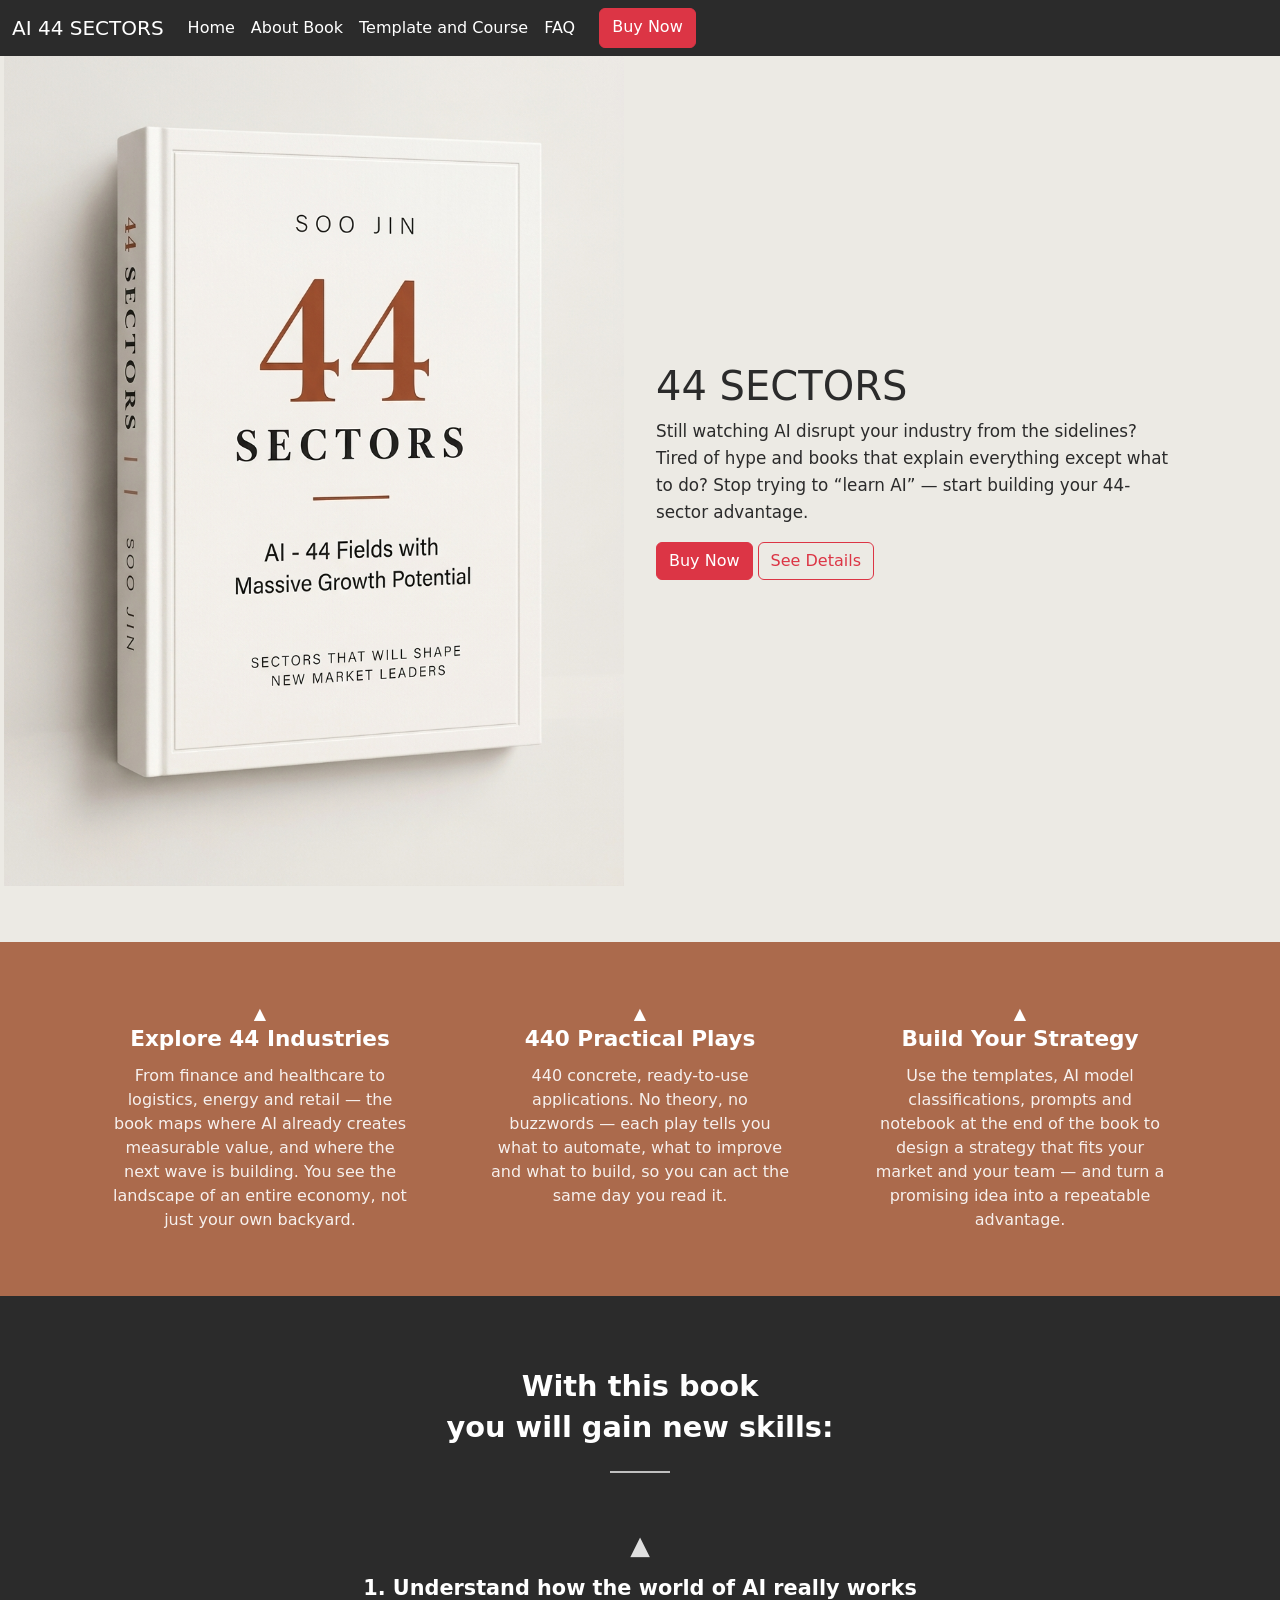
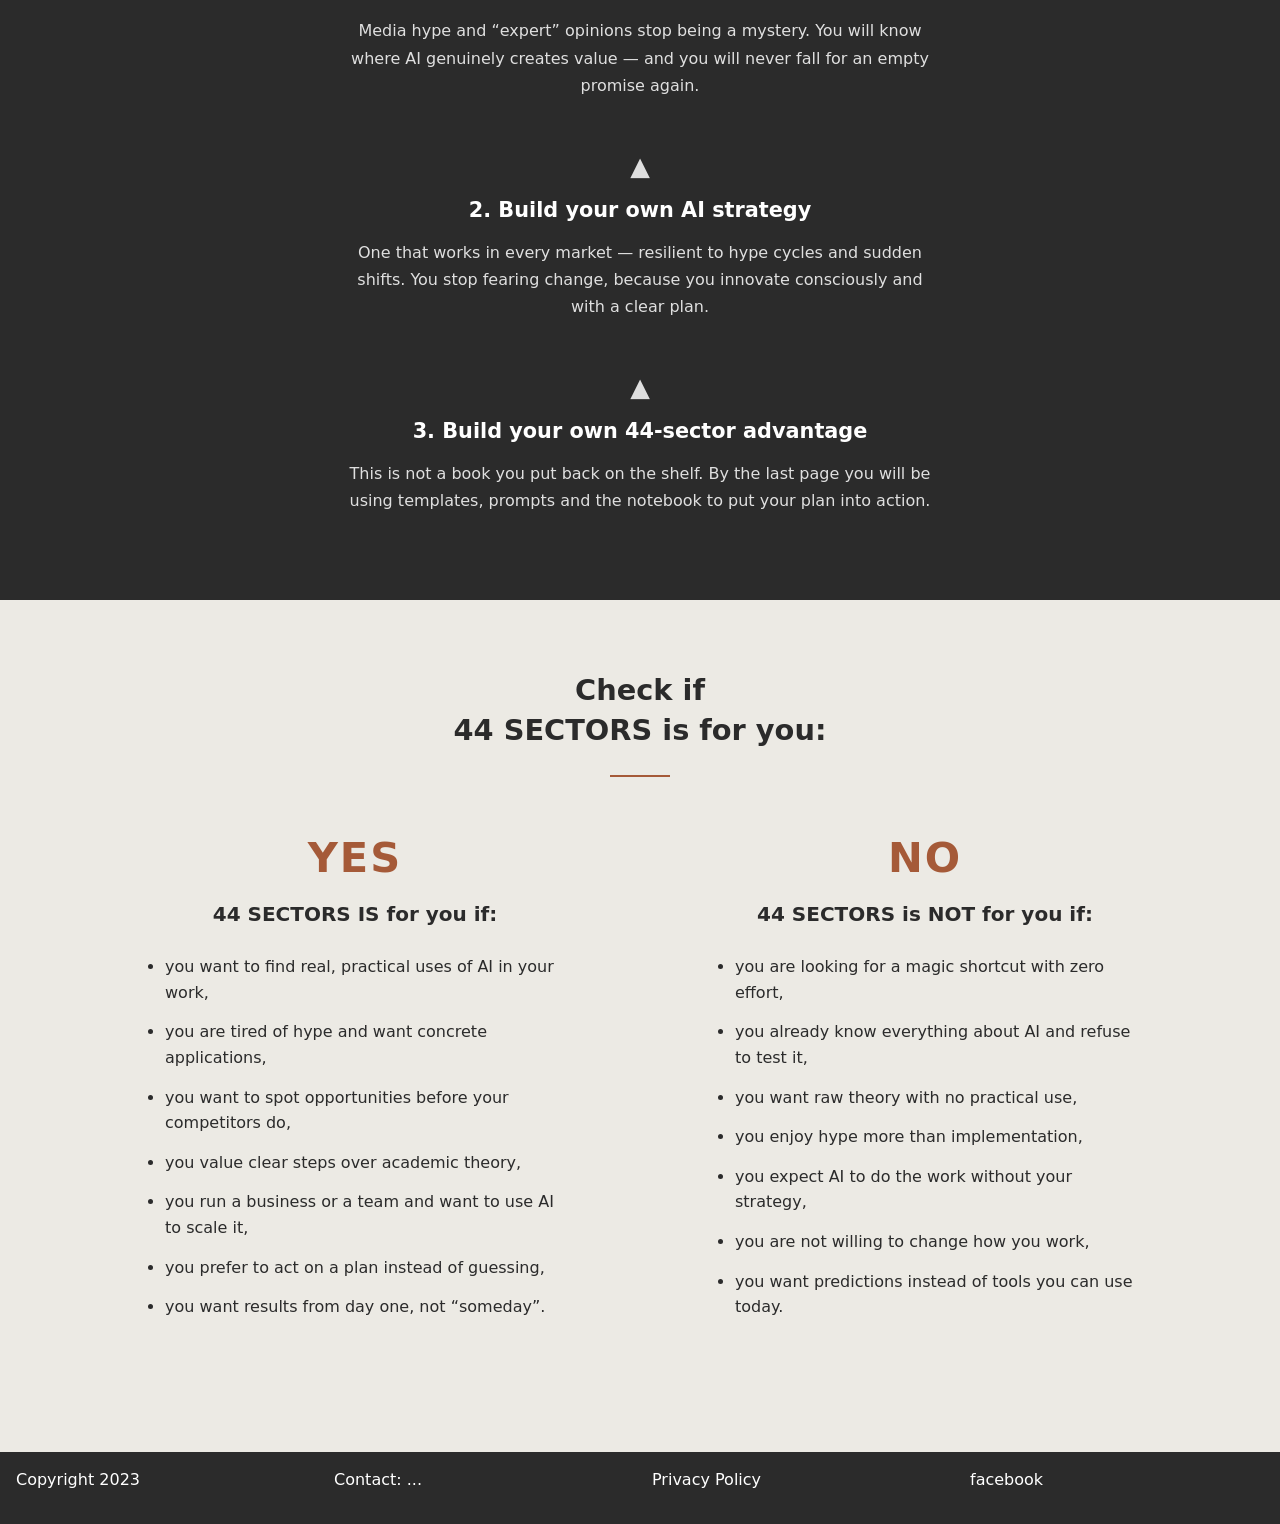
==== index.html @ d0ab2998 "feat: initial 44 SECTORS site - hero, navbar, sections and subpages" ====
<!doctype html>
<html lang="en">
  <head>
    <meta charset="utf-8" />
    <meta name="viewport" content="width=device-width, initial-scale=1" />
    <title>44 Sectors</title>
    <link rel="stylesheet" href="assets/css/style.css">
    <link href="https://cdn.jsdelivr.net/npm/bootstrap@5.3.9/dist/css/bootstrap.min.css" rel="stylesheet">
    <link rel="stylesheet" href="assets/css/style.css">
  </head>
  <body>
    <header>
      <!-- this is the header of nav bootstrap-->
      <nav class="navbar navbar-expand-lg fixed-top navbar">
        <div class="container-fluid">
          <a class="navbar-brand" href="#">AI 44 SECTORS</a>
          <button
            class="navbar-toggler"
            type="button"
            data-bs-toggle="collapse"
            data-bs-target="#navbarNavAltMarkup"
            aria-controls="navbarNavAltMarkup"
            aria-expanded="false"
            aria-label="Toggle navigation"
          >
            <span class="navbar-toggler-icon"></span>
          </button>
          <div class="collapse navbar-collapse justify-content-between" id="navbarNavAltMarkup">
            <div class="navbar-nav">
              <a class="nav-link active" aria-current="page" href="#">Home</a>
              <a class="nav-link" href="#">About Book</a>
              <a class="nav-link" href="#">Template and Course</a>
              <a class="nav-link" href="#faq">FAQ</a>
              <a class="btn btn-danger ms-lg-3" href="#buy">Buy Now</a>
            </div>
            
          </div>
        </div>
      </nav>
    </header>
    <main class="container-fluid hero"> 
       <div class="row align-items-center"> 
        <div class="col-12 col-md-6 text-center p-3">
           <img src="assets/images/book.jpg" alt="44 Sectors – Soo Jin" class="img-fluid" />
        </div>
        <div class="col-12 col-md-6 p-3 box2">
           <h1>44 SECTORS</h1>
             <p class="hero-lead">
               Still watching AI disrupt your industry from the sidelines? Tired of hype
              and books that explain everything except what to do? Stop trying to
              &ldquo;learn AI&rdquo; — start building your 44-sector advantage.
             </p>
              <a href="#" class="btn btn-danger">Buy Now</a>
              <a href="#" class="btn btn-outline-danger">See Details</a>
           </div>
        </div>
    </main>
 
<section class="features">
  <div class="container">
    <div class="row text-center">
      <div class="col-12 col-md-4 mb-4">
        <div class="feature-mark">▲</div>
        <h3>Explore 44 Industries</h3>
        <p>From finance and healthcare to logistics, energy and retail — the book maps
        where AI already creates measurable value, and where the next wave is building.
        You see the landscape of an entire economy, not just your own backyard.</p>
      </div>
      <div class="col-12 col-md-4 mb-4">
        <div class="feature-mark">▲</div>
        <h3>440 Practical Plays</h3>
        <p>440 concrete, ready-to-use applications. No theory, no buzzwords — each play
        tells you what to automate, what to improve and what to build, so you can act
        the same day you read it.</p>
      </div>
      <div class="col-12 col-md-4 mb-4">
        <div class="feature-mark">▲</div>
        <h3>Build Your Strategy</h3>
        <p>Use the templates, AI model classifications, prompts and notebook at the end
        of the book to design a strategy that fits your market and your team — and turn
        a promising idea into a repeatable advantage.</p>
      </div>
    </div>
  </div>
</section>
<section class="benefits">
  <div class="container">
    <h2 class="benefits-title">With this book<br>you will gain new skills:</h2>
    <div class="benefits-line"></div>
    <div class="benefit">
      <div class="benefit-icon">▲</div>
      <h3>1. Understand how the world of AI really works</h3>
      <p>Media hype and &ldquo;expert&rdquo; opinions stop being a mystery. You will
      know where AI genuinely creates value — and you will never fall for an empty
      promise again.</p>
    </div>
    <div class="benefit">
      <div class="benefit-icon">▲</div>
      <h3>2. Build your own AI strategy</h3>
      <p>One that works in every market — resilient to hype cycles and sudden shifts.
      You stop fearing change, because you innovate consciously and with a clear plan.</p>
    </div>
    <div class="benefit">
      <div class="benefit-icon">▲</div>
      <h3>3. Build your own 44-sector advantage</h3>
      <p>This is not a book you put back on the shelf. By the last page you will be
      using templates, prompts and the notebook to put your plan into action.</p>
    </div>
</section>

<section class="fit">
  <div class="container">
    <h2 class="fit-title">Check if<br>44 SECTORS is for you:</h2>
    <div class="fit-line"></div>
    <div class="row">
      <div class="col-12 col-md-6 mb-5">
        <div class="fit-icon">YES</div>
        <h3>44 SECTORS IS for you if:</h3>
        <ul>
          <li>you want to find real, practical uses of AI in your work,</li>
          <li>you are tired of hype and want concrete applications,</li>
          <li>you want to spot opportunities before your competitors do,</li>
          <li>you value clear steps over academic theory,</li>
          <li>you run a business or a team and want to use AI to scale it,</li>
          <li>you prefer to act on a plan instead of guessing,</li>
          <li>you want results from day one, not &ldquo;someday&rdquo;.</li>
        </ul>
      </div>
      <div class="col-12 col-md-6 mb-5">
        <div class="fit-icon">NO</div>
        <h3>44 SECTORS is NOT for you if:</h3>
        <ul>
          <li>you are looking for a magic shortcut with zero effort,</li>
          <li>you already know everything about AI and refuse to test it,</li>
          <li>you want raw theory with no practical use,</li>
          <li>you enjoy hype more than implementation,</li>
          <li>you expect AI to do the work without your strategy,</li>
          <li>you are not willing to change how you work,</li>
          <li>you want predictions instead of tools you can use today.</li>
        </ul>
      </div>
    </div>
  </div>
</section>
      
<footer class="footer">
  <div class="container-fluid p-3">
    <div class="row">
      <div class="col-12 col-md-3"><p>Copyright 2023</p></div>
      <div class="col-12 col-md-3"><p>Contact: ...</p></div>
      <div class="col-12 col-md-3"><p>Privacy Policy</p></div>
      <div class="col-12 col-md-3"><p>facebook</p></div>
    </div>
  </div>
</footer>
    <script
      src="https://cdn.jsdelivr.net/npm/bootstrap@5.3.9/dist/js/bootstrap.bundle.min.js"
      integrity="sha384-WyOxWvTyr1QaMPfiPJSv76iReVthorl5uWlFtZPyK0IEB0hGzo9y5Bp9mYanr8Bu"
      crossorigin="anonymous"
    ></script>
  </body>
</html>
---- assets/css/style.css ----
html,
body {
  background: #ECEAE4;
}

body {
  min-height: 100vh;
  display: flex;
  flex-direction: column;
}

/* Navbar */
.navbar {
  --bs-navbar-color: #fff;
  --bs-navbar-brand-color: #fff;
  --bs-navbar-hover-color: #A55A38;
  --bs-navbar-disabled-color: #8a8a8a;
  --bs-navbar-active-color: #fff;  
  background: #2B2B2B;
}

.navbar-collapse {
  display: flex;
  
}

/* Main */
main {
  flex: 1;
}

.hero {
  background: #ECEAE4;
  padding: 40px 0;
}

.hero-text h1 {
  font-size: 2.6rem;
  font-weight: 700;
  margin-bottom: 1rem;
  color: #2B2B2B;
}

.hero-lead {
  font-size: 1.05rem;
  line-height: 1.6;
  color: #2B2B2B;
  max-width: 520px;
}

.hero-img {
  max-width: 360px;
}

.box2 {
  background: #ECEAE4;
  color: #2B2B2B;
}

/* section */
.features {
  background: #ab6a4c;
  color: #fff;
  padding: 60px 0 40px;
}

.feature-icon {
  font-size: 2.5rem;
  line-height: 1;
  margin-bottom: 16px;
}

.features h3 {
  font-size: 1.35rem;
  font-weight: 600;
  margin-bottom: 12px;
}

.features p {
  max-width: 300px;
  margin: 0 auto;
  opacity: 0.9;
}

/* seckia 2*/
.benefits {
  background: #2B2B2B;
  color: #fff;
  padding: 70px 0;
}

.benefits-title {
  text-align: center;
  font-size: 1.8rem;
  font-weight: 600;
  line-height: 1.4;
  margin-bottom: 24px;
}

.benefits-line {
  width: 60px;
  height: 2px;
  background: #fff;
  opacity: 0.7;
  margin: 0 auto 60px;
}

.benefit {
  max-width: 600px;
  margin: 0 auto 55px;
  text-align: center;
}

.benefit:last-child {
  margin-bottom: 0;
}

.benefit-icon {
  font-size: 1.6rem;
  line-height: 1;
  margin-bottom: 18px;
  color: #fff;
  opacity: 0.85;
}

.benefit h3 {
  font-size: 1.3rem;
  font-weight: 600;
  margin-bottom: 16px;
}

.benefit p {
  opacity: 0.85;
  line-height: 1.7;
}

/*sekcja 3 */
.fit {
  background: #ECEAE4;
  color: #2B2B2B;
  padding: 70px 0;
}

.fit-title {
  text-align: center;
  font-size: 1.8rem;
  font-weight: 600;
  line-height: 1.4;
  margin-bottom: 24px;
}

.fit-line {
  width: 60px;
  height: 2px;
  background: #A55A38;
  margin: 0 auto 60px;
}

.fit-icon {
  text-align: center;
  margin-bottom: 24px;
  color: #A55A38;
  font-size: 2.6rem;
  font-weight: 700;
  letter-spacing: 2px;
  line-height: 1;
}

.fit h3 {
  text-align: center;
  font-size: 1.25rem;
  font-weight: 600;
  margin-bottom: 28px;
}

.fit ul {
  max-width: 420px;
  margin: 0 auto;
  padding-left: 20px;
}

.fit li {
  margin-bottom: 14px;
  line-height: 1.6;
}

/* Footer */
.footer {
  background: #2B2B2B;
  color: #fff;
}
---- assets/css/style.css ----
html,
body {
  background: #ECEAE4;
}

body {
  min-height: 100vh;
  display: flex;
  flex-direction: column;
}

/* Navbar */
.navbar {
  --bs-navbar-color: #fff;
  --bs-navbar-brand-color: #fff;
  --bs-navbar-hover-color: #A55A38;
  --bs-navbar-disabled-color: #8a8a8a;
  --bs-navbar-active-color: #fff;  
  background: #2B2B2B;
}

.navbar-collapse {
  display: flex;
  
}

/* Main */
main {
  flex: 1;
}

.hero {
  background: #ECEAE4;
  padding: 40px 0;
}

.hero-text h1 {
  font-size: 2.6rem;
  font-weight: 700;
  margin-bottom: 1rem;
  color: #2B2B2B;
}

.hero-lead {
  font-size: 1.05rem;
  line-height: 1.6;
  color: #2B2B2B;
  max-width: 520px;
}

.hero-img {
  max-width: 360px;
}

.box2 {
  background: #ECEAE4;
  color: #2B2B2B;
}

/* section */
.features {
  background: #ab6a4c;
  color: #fff;
  padding: 60px 0 40px;
}

.feature-icon {
  font-size: 2.5rem;
  line-height: 1;
  margin-bottom: 16px;
}

.features h3 {
  font-size: 1.35rem;
  font-weight: 600;
  margin-bottom: 12px;
}

.features p {
  max-width: 300px;
  margin: 0 auto;
  opacity: 0.9;
}

/* seckia 2*/
.benefits {
  background: #2B2B2B;
  color: #fff;
  padding: 70px 0;
}

.benefits-title {
  text-align: center;
  font-size: 1.8rem;
  font-weight: 600;
  line-height: 1.4;
  margin-bottom: 24px;
}

.benefits-line {
  width: 60px;
  height: 2px;
  background: #fff;
  opacity: 0.7;
  margin: 0 auto 60px;
}

.benefit {
  max-width: 600px;
  margin: 0 auto 55px;
  text-align: center;
}

.benefit:last-child {
  margin-bottom: 0;
}

.benefit-icon {
  font-size: 1.6rem;
  line-height: 1;
  margin-bottom: 18px;
  color: #fff;
  opacity: 0.85;
}

.benefit h3 {
  font-size: 1.3rem;
  font-weight: 600;
  margin-bottom: 16px;
}

.benefit p {
  opacity: 0.85;
  line-height: 1.7;
}

/*sekcja 3 */
.fit {
  background: #ECEAE4;
  color: #2B2B2B;
  padding: 70px 0;
}

.fit-title {
  text-align: center;
  font-size: 1.8rem;
  font-weight: 600;
  line-height: 1.4;
  margin-bottom: 24px;
}

.fit-line {
  width: 60px;
  height: 2px;
  background: #A55A38;
  margin: 0 auto 60px;
}

.fit-icon {
  text-align: center;
  margin-bottom: 24px;
  color: #A55A38;
  font-size: 2.6rem;
  font-weight: 700;
  letter-spacing: 2px;
  line-height: 1;
}

.fit h3 {
  text-align: center;
  font-size: 1.25rem;
  font-weight: 600;
  margin-bottom: 28px;
}

.fit ul {
  max-width: 420px;
  margin: 0 auto;
  padding-left: 20px;
}

.fit li {
  margin-bottom: 14px;
  line-height: 1.6;
}

/* Footer */
.footer {
  background: #2B2B2B;
  color: #fff;
}
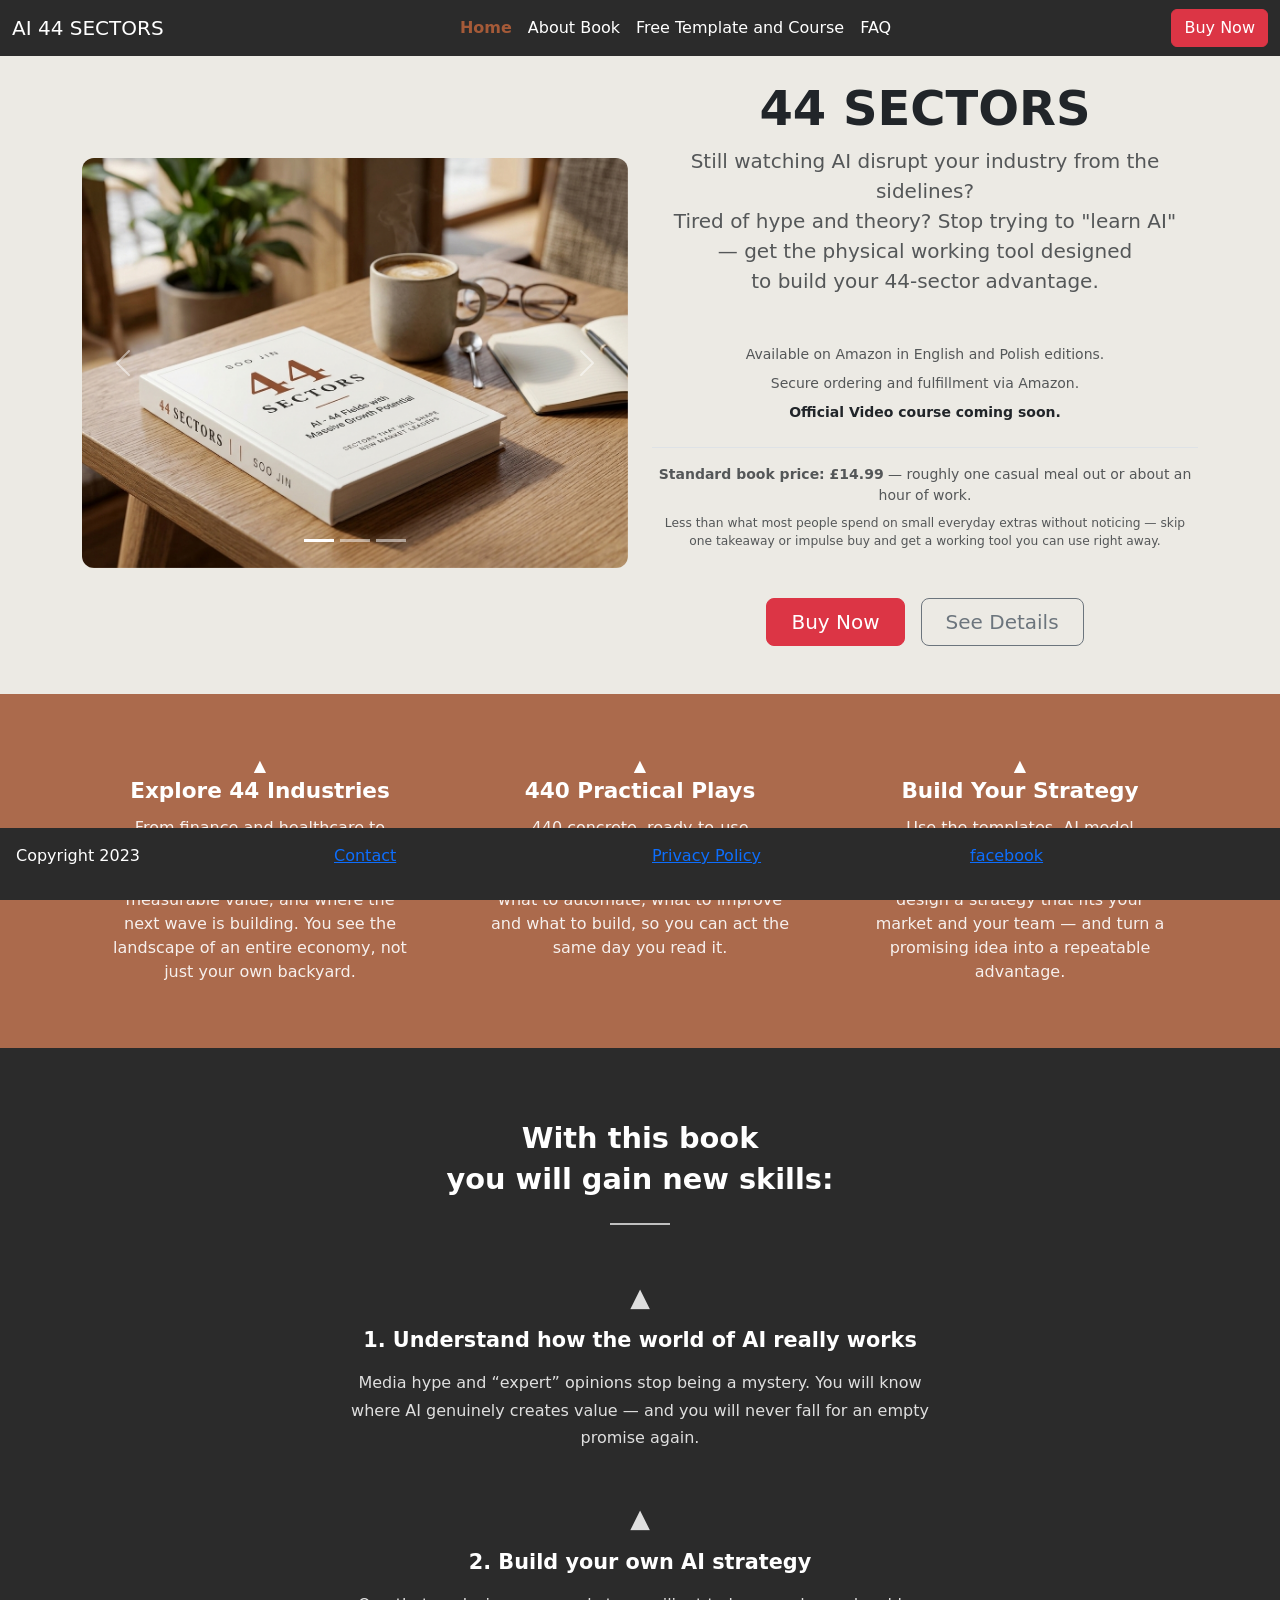
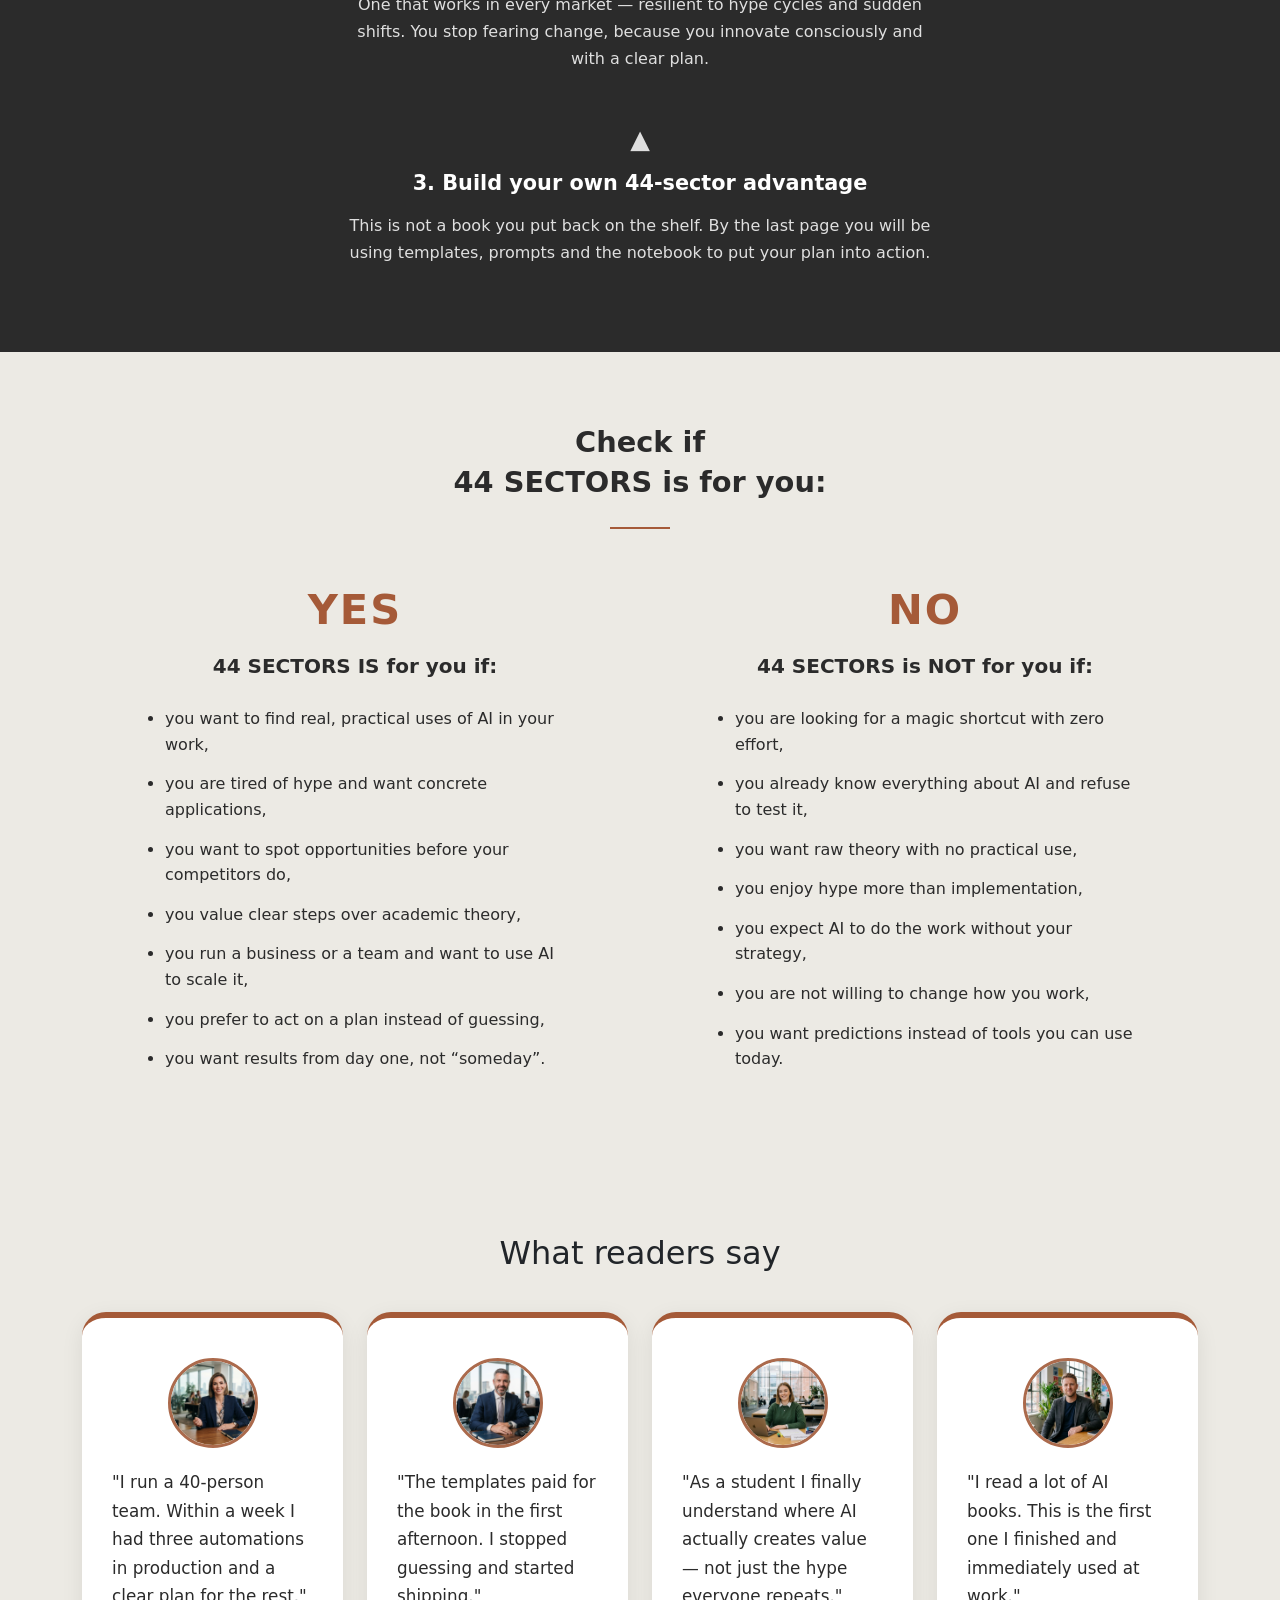
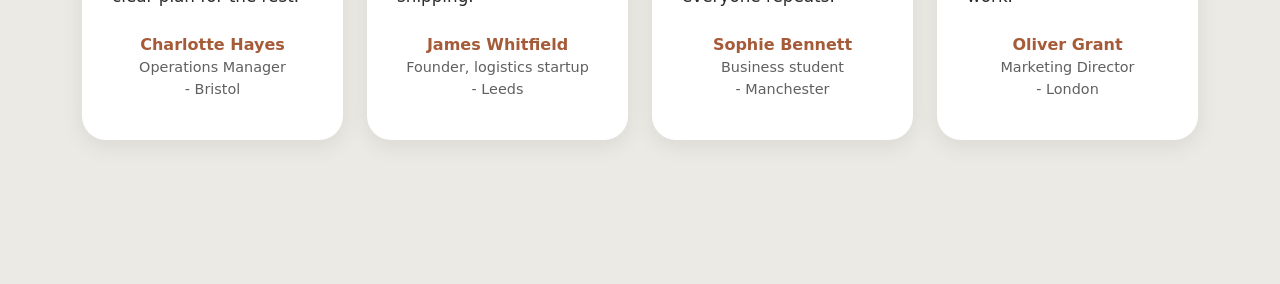
==== commit 949e3b6b: "add website with subpages" ====
--- a/index.html
+++ b/index.html
@@ -4,6 +4,7 @@
     <meta charset="utf-8" />
     <meta name="viewport" content="width=device-width, initial-scale=1" />
     <title>44 Sectors</title>
+    <link rel="icon" type="image/svg+xml" href="assets/favicon/f1.svg" />
     <link rel="stylesheet" href="assets/css/style.css">
     <link href="https://cdn.jsdelivr.net/npm/bootstrap@5.3.9/dist/css/bootstrap.min.css" rel="stylesheet">
     <link rel="stylesheet" href="assets/css/style.css">
@@ -25,35 +26,93 @@
           >
             <span class="navbar-toggler-icon"></span>
           </button>
-          <div class="collapse navbar-collapse justify-content-between" id="navbarNavAltMarkup">
-            <div class="navbar-nav">
-              <a class="nav-link active" aria-current="page" href="#">Home</a>
-              <a class="nav-link" href="#">About Book</a>
-              <a class="nav-link" href="#">Template and Course</a>
-              <a class="nav-link" href="#faq">FAQ</a>
-              <a class="btn btn-danger ms-lg-3" href="#buy">Buy Now</a>
-            </div>
-            
+          
+          
+
+          <div class="collapse navbar-collapse" id="navbarNavAltMarkup">
+
+           <div class="navbar-nav mx-auto">
+            <a class="nav-link active" href="index.html">Home</a>
+            <a class="nav-link" href="about-book.html">About Book</a>
+            <a class="nav-link" href="free-template.html">Free Template and Course</a>
+            <a class="nav-link" href="faq.html">FAQ</a>
+           </div>
+
+            <a class="btn btn-danger" href="buynow.html">Buy Now</a>
+
+           </div>
           </div>
-        </div>
       </nav>
     </header>
-    <main class="container-fluid hero"> 
-       <div class="row align-items-center"> 
-        <div class="col-12 col-md-6 text-center p-3">
-           <img src="assets/images/book.jpg" alt="44 Sectors – Soo Jin" class="img-fluid" />
-        </div>
-        <div class="col-12 col-md-6 p-3 box2">
-           <h1>44 SECTORS</h1>
-             <p class="hero-lead">
-               Still watching AI disrupt your industry from the sidelines? Tired of hype
-              and books that explain everything except what to do? Stop trying to
-              &ldquo;learn AI&rdquo; — start building your 44-sector advantage.
-             </p>
-              <a href="#" class="btn btn-danger">Buy Now</a>
-              <a href="#" class="btn btn-outline-danger">See Details</a>
-           </div>
-        </div>
+    
+    
+    <main class="container pt-5 mt-4 hero"> 
+       <div class="row align-items-center pt-2 pb-5">
+  <!-- Lewa kolumna z okładką książki -->
+  <div class="col-12 col-md-6 text-center">
+    <div id="carouselExampleIndicators" class="carousel slide nice-rogi">
+  <div class="carousel-indicators">
+    <button type="button" data-bs-target="#carouselExampleIndicators" data-bs-slide-to="0" class="active" aria-current="true" aria-label="Slide 1"></button>
+    <button type="button" data-bs-target="#carouselExampleIndicators" data-bs-slide-to="1" aria-label="Slide 2"></button>
+    <button type="button" data-bs-target="#carouselExampleIndicators" data-bs-slide-to="2" aria-label="Slide 3"></button>
+  </div>
+  <div class="carousel-inner">
+    <div class="carousel-item active">
+      <img src="assets/images/book1.jpg" alt="book life style" class="d-block w-100" alt="...">
+    </div>
+    <div class="carousel-item">
+      <img src="assets/images/ccc.png" alt="AI will give new job" class="d-block w-100" alt="...">
+    </div>
+    <div class="carousel-item">
+      <img src="assets/images/c1N1.png" alt="Quote of the day" class="d-block w-100" alt="...">
+    </div>
+  </div>
+  <button class="carousel-control-prev" type="button" data-bs-target="#carouselExampleIndicators" data-bs-slide="prev">
+    <span class="carousel-control-prev-icon" aria-hidden="true"></span>
+    <span class="visually-hidden">Previous</span>
+  </button>
+  <button class="carousel-control-next" type="button" data-bs-target="#carouselExampleIndicators" data-bs-slide="next">
+    <span class="carousel-control-next-icon" aria-hidden="true"></span>
+    <span class="visually-hidden">Next</span>
+  </button>
+</div>
+  </div>
+
+  <!-- Prawa kolumna z tekstem i przyciskami -->
+  <div class="col-12 col-md-6 d-flex flex-column justify-content-center">
+  <h1 class="display-5 fw-bold mb-2 text-center">44 SECTORS</h1>
+  <p class="lead text-muted mb-4 text-center">
+    Still watching AI disrupt your industry from the sidelines?<br>
+    Tired of hype and theory? Stop trying to "learn AI"<br>
+    — get the physical working tool designed<br>
+    to build your 44-sector advantage.
+  </p>
+
+  <!-- Minimalistyczny blok informacyjny -->
+  <div class="my-4 text-muted small text-center">
+    <p class="mb-2 text-center">Available on Amazon in English and Polish editions.</p>
+    <p class="mb-2 text-center">Secure ordering and fulfillment via Amazon.</p>
+    <p class="mb-4 fw-semibold text-dark text-center">Official Video course coming soon.</p>
+    <div class="pt-3 border-top mb-4">
+      <p class="mb-2">
+        <strong>Standard book price: £14.99</strong> — roughly one casual meal out
+        or about an hour of work.
+      </p>
+      <p class="small text-muted mb-0">
+        Less than what most people spend on small everyday extras without noticing —
+        skip one takeaway or impulse buy and get a working tool you can use right away.
+      </p>
+    </div>
+  </div>
+
+  <!-- PL: Najpierw baza w Bootstrapie (mt-0, py-2), a potem własny CSS do precyzyjnego ustawienia -->
+<!-- EN (UK): Bootstrap utilities first (mt-0, py-2), then custom CSS for fine-tuning -->
+<div class="d-flex gap-3 mt-0 justify-content-center hero-actions">
+  <a class="btn btn-danger btn-lg px-4 py-2 hero-btn" href="buynow.html">Buy Now</a>
+  <a class="btn btn-outline-secondary btn-lg px-4 py-2 hero-btn" href="about-book.html">See Details</a>
+</div>
+</div>
+</div>
     </main>
  
 <section class="features">
@@ -142,14 +201,68 @@
     </div>
   </div>
 </section>
+
+<!-- Sekcja z opiniami czytelników -->
+<!-- Sekcja z opiniami czytelników -->
+<section class="reviews">
+  <div class="container">
+    <h2 class="reviews-title text-center">What readers say</h2>
+    <div class="row">
+
+      <div class="col-12 col-md-6 col-lg-3 mb-4">
+        <!-- jump-box box sie rusza -->
+        <div class="review-card jump-box">
+          <img src="assets/images/review1.jpg" alt="Charlotte" class="review-photo">
+          <p class="review-text">"I run a 40-person team. Within a week I had three automations in production and a clear plan for the rest."</p>
+          <p class="review-author">Charlotte Hayes</p>
+          <p class="review-role">Operations Manager</p>
+          <p class="review-role">- Bristol</p>
+        </div>
+      </div>
+
+      <div class="col-12 col-md-6 col-lg-3 mb-4">
+        <!-- jump-box box sie rusza -->
+        <div class="review-card jump-box">
+          <img src="assets/images/review2.jpg" alt="James" class="review-photo">
+          <p class="review-text">"The templates paid for the book in the first afternoon. I stopped guessing and started shipping."</p>
+          <p class="review-author">James Whitfield</p>
+          <p class="review-role">Founder, logistics startup</p>
+          <p class="review-role">- Leeds</p>
+        </div>
+      </div>
+
+      <div class="col-12 col-md-6 col-lg-3 mb-4">
+        <!-- jump-box box sie rusza -->
+        <div class="review-card jump-box">
+          <img src="assets/images/review3.jpg" alt="Sophie" class="review-photo">
+          <p class="review-text">"As a student I finally understand where AI actually creates value — not just the hype everyone repeats."</p>
+          <p class="review-author">Sophie Bennett</p>
+          <p class="review-role">Business student</p>
+          <p class="review-role">- Manchester</p>
+        </div>
+      </div>
+       <!-- jump-box box sie rusza -->
+      <div class="col-12 col-md-6 col-lg-3 mb-4">
+        <div class="review-card jump-box">
+          <img src="assets/images/review4.jpg" alt="Oliver" class="review-photo">
+          <p class="review-text">"I read a lot of AI books. This is the first one I finished and immediately used at work."</p>
+          <p class="review-author">Oliver Grant</p>
+          <p class="review-role">Marketing Director</p>
+          <p class="review-role">- London</p>
+        </div>
+      </div>
+
+    </div>
+  </div>
+</section>
       
-<footer class="footer">
+<footer class="footer fixed-bottom">
   <div class="container-fluid p-3">
     <div class="row">
       <div class="col-12 col-md-3"><p>Copyright 2023</p></div>
-      <div class="col-12 col-md-3"><p>Contact: ...</p></div>
-      <div class="col-12 col-md-3"><p>Privacy Policy</p></div>
-      <div class="col-12 col-md-3"><p>facebook</p></div>
+      <div class="col-12 col-md-3"><p><a href="free-template.html">Contact</a></p></div>
+      <div class="col-12 col-md-3"><p><a href="privacypolicy.html">Privacy Policy</a></p></div>
+      <div class="col-12 col-md-3"><p><a href="https://facebook.com" target="_blank">facebook</a></p></div>
     </div>
   </div>
 </footer>
--- a/assets/css/style.css
+++ b/assets/css/style.css
@@ -18,24 +18,36 @@
   --bs-navbar-active-color: #fff;  
   background: #2B2B2B;
 }
+/*logo*/
+.navbar-brand,
+.navbar-brand:hover,
+.navbar-brand:focus {
+  color: #fff !important;
+}
 
 .navbar-collapse {
   display: flex;
-  
-}
-
+}
+
+.navbar .nav-link.active {
+  color: #A55A38;
+  font-weight: 600;
+}
 /* Main */
 main {
   flex: 1;
 }
-
+main {
+  padding-top: 100px;
+}
+/* narzie kade to tutajmoze sie przyda to jest seci class hero padding: 20px 0; */ 
 .hero {
   background: #ECEAE4;
-  padding: 40px 0;
+  
 }
 
 .hero-text h1 {
-  font-size: 2.6rem;
+  font-size: 2.1rem;
   font-weight: 700;
   margin-bottom: 1rem;
   color: #2B2B2B;
@@ -43,21 +55,54 @@
 
 .hero-lead {
   font-size: 1.05rem;
-  line-height: 1.6;
+  line-height: 1.5;
   color: #2B2B2B;
   max-width: 520px;
 }
-
+/* Carousel for all images */
+.carousel-item img {
+    width: 100%;
+    aspect-ratio: 4 / 3;
+    object-fit: cover;
+}
+/* do okraglych rogow slide nice-rogi */
+.nice-rogi {
+  border-radius: 12px; /* Zaokrąglenie rogów (dobierz wartość do przycisków, np. 8px - 16px) */
+  overflow: hidden;    /* Przycina rogi zdjęcia wewnątrz zaokrąglonego boksu */
+}
+
+
+/* old css for hero imag - just rfor remianing the old code in case of need */
 .hero-img {
-  max-width: 360px;
-}
-
-.box2 {
-  background: #ECEAE4;
-  color: #2B2B2B;
-}
-
-/* section */
+  width: 100%;
+  max-width: 220px-280px;
+  height: auto;
+}
+/* PL: margin-top przesuwa kontener na zewnątrz (tu lekko w górę), a padding zmienia wysokość wewnątrz przycisku */
+/* EN (UK): margin-top shifts the container externally (slightly up here), while padding adjusts height inside the button */
+.hero-actions {
+  margin-top: -8px;
+}
+
+.hero-btn {
+  padding-top: 8px;
+  padding-bottom: 8px;
+}
+
+
+.hero-box1 {
+  padding-top: 12px;
+  padding-bottom: 12px;
+}
+
+.hero-box2 {
+  background: #ECEAE4;
+  color: #2B2B2B;
+  padding-top: 12px;
+  padding-bottom: 12px;
+}
+
+/* section 1*/
 .features {
   background: #ab6a4c;
   color: #fff;
@@ -183,9 +228,153 @@
   margin-bottom: 14px;
   line-height: 1.6;
 }
+/* sekcja 4 reviews */
+/* Sekcja z opiniami czytelników */
+
+.reviews {
+  background: #ECEAE4;
+  padding: 60px 0 120px;
+}
+
+.reviews-title {
+  margin-top: -30px;
+  margin-bottom: 40px;
+}
+
+
+.review-card {
+  background: #fff;
+  border-radius: 24px;
+  border-top: 6px solid #A55A38;   /* brązowy pasek u góry karty */
+  padding: 40px 30px;
+  height: 100%;
+  min-height: 420px;               /* wyższe karty */
+  box-shadow: 0 6px 22px rgba(0, 0, 0, 0.08);
+  display: flex;
+  flex-direction: column;
+  align-items: center;
+}
+
+.review-photo {
+  width: 90px;                     /* większe zdjęcie */
+  height: 90px;
+  border-radius: 50%;
+  object-fit: cover;
+  border: 3px solid #ab6a4c;       /* brązowa obwódka */
+  margin-bottom: 20px;
+}
+
+.review-text {
+  color: #2B2B2B;
+  line-height: 1.7;
+  font-size: 1.05rem;
+  margin-bottom: 22px;
+}
+
+.review-author {
+  color: #A55A38;
+  font-weight: 700;
+  margin: auto 0 0;
+}
+
+.review-role {
+  color: #2B2B2B;
+  font-size: 0.9rem;
+  opacity: 0.75;
+  margin: 0;
+}
+
+/* Sekcja z opiniami czytelników */
+.jump-box {
+  transition: transform 0.3s ease, 
+}
+
+
+.jump-box:hover {
+  /* OPCJA 1: Większe uniesienie w górę (np. zamiast -8px dajesz -16px lub -20px) */
+  transform: translateY(-26px);
+}
+
 
 /* Footer */
 .footer {
   background: #2B2B2B;
   color: #fff;
+}
+
+/* Site Buy NOW */
+.buy-section {
+  padding-top: 30px;
+}
+
+
+/* About-book */
+/* create box3 and box4 custom class for about-book.html , for comp and mobile */
+.custom-block {
+  padding-top: 24px;
+  padding-bottom: 24px;
+}
+
+@media (min-width: 768px) {
+  .custom-block {
+    padding-top: 48px;
+    padding-bottom: 48px;
+  }
+}
+
+/* okragle rogi dla ty 4 zdjec */
+.rogi-rogi {
+ border-radius: 12px; /* Zaokrąglenie rogów (dobierz wartość do przycisków, np. 8px - 16px) */
+  overflow: hidden;    /* Przycina rogi zdjęcia wewnątrz zaokrąglonego boksu */
+}
+
+/* Subtle zoom effect for book images */
+/* transform – odpowiada za przekształcanie elementu, 
+np. powiększanie, 
+pomniejszanie, obracanie lub przesuwanie. */
+
+/* scale() – określa skalę elementu. 1.0 oznacza 100% 
+(oryginalny rozmiar),
+ 1.06 oznacza 106% (powiększenie o 6%). */
+
+.book-zoom {
+    transition: transform 0.4s ease;
+    cursor: pointer;
+}
+
+.book-zoom:hover {
+    transform: scale(1.06);
+}
+
+/* for this 4 box on bottom */
+.custom-feature-card {
+  background-color: #f7f5f0; /* Nieco jaśniejszy odcień od tła sekcji, daje efekt głębi */
+  border: 1px solid rgba(163, 102, 70, 0.2); /* Delikatna ramka w kolorze dolnego paska */
+  border-radius: 12px;
+  transition: transform 0.3s ease, box-shadow 0.3s ease, border-color 0.3s ease;
+}
+
+/* Efekt po najechaniu kursorem */
+.custom-feature-card:hover {
+  transform: translateY(-6px); /* Płynne uniesienie karty w górę */
+  background-color: #ffffff;
+  border-color: #a36646; /* Wyraźniejszy brąz/terakota z dolnej sekcji */
+  box-shadow: 0 12px 24px rgba(45, 45, 45, 0.08);
+}
+
+.icon-wrapper {
+  width: 60px;
+  height: 60px;
+  border-radius: 50%;
+  background-color: rgba(163, 102, 70, 0.12); /* Subtelne kółko w kolorze akcentu */
+  color: #a36646; /* Kolor samej ikony */
+  display: flex;
+  align-items: center;
+  justify-content: center;
+  transition: background-color 0.3s ease, color 0.3s ease;
+}
+
+.custom-feature-card:hover .icon-wrapper {
+  background-color: #a36646;
+  color: #ffffff;
 }
--- a/assets/css/style.css
+++ b/assets/css/style.css
@@ -18,24 +18,36 @@
   --bs-navbar-active-color: #fff;  
   background: #2B2B2B;
 }
+/*logo*/
+.navbar-brand,
+.navbar-brand:hover,
+.navbar-brand:focus {
+  color: #fff !important;
+}
 
 .navbar-collapse {
   display: flex;
-  
-}
-
+}
+
+.navbar .nav-link.active {
+  color: #A55A38;
+  font-weight: 600;
+}
 /* Main */
 main {
   flex: 1;
 }
-
+main {
+  padding-top: 100px;
+}
+/* narzie kade to tutajmoze sie przyda to jest seci class hero padding: 20px 0; */ 
 .hero {
   background: #ECEAE4;
-  padding: 40px 0;
+  
 }
 
 .hero-text h1 {
-  font-size: 2.6rem;
+  font-size: 2.1rem;
   font-weight: 700;
   margin-bottom: 1rem;
   color: #2B2B2B;
@@ -43,21 +55,54 @@
 
 .hero-lead {
   font-size: 1.05rem;
-  line-height: 1.6;
+  line-height: 1.5;
   color: #2B2B2B;
   max-width: 520px;
 }
-
+/* Carousel for all images */
+.carousel-item img {
+    width: 100%;
+    aspect-ratio: 4 / 3;
+    object-fit: cover;
+}
+/* do okraglych rogow slide nice-rogi */
+.nice-rogi {
+  border-radius: 12px; /* Zaokrąglenie rogów (dobierz wartość do przycisków, np. 8px - 16px) */
+  overflow: hidden;    /* Przycina rogi zdjęcia wewnątrz zaokrąglonego boksu */
+}
+
+
+/* old css for hero imag - just rfor remianing the old code in case of need */
 .hero-img {
-  max-width: 360px;
-}
-
-.box2 {
-  background: #ECEAE4;
-  color: #2B2B2B;
-}
-
-/* section */
+  width: 100%;
+  max-width: 220px-280px;
+  height: auto;
+}
+/* PL: margin-top przesuwa kontener na zewnątrz (tu lekko w górę), a padding zmienia wysokość wewnątrz przycisku */
+/* EN (UK): margin-top shifts the container externally (slightly up here), while padding adjusts height inside the button */
+.hero-actions {
+  margin-top: -8px;
+}
+
+.hero-btn {
+  padding-top: 8px;
+  padding-bottom: 8px;
+}
+
+
+.hero-box1 {
+  padding-top: 12px;
+  padding-bottom: 12px;
+}
+
+.hero-box2 {
+  background: #ECEAE4;
+  color: #2B2B2B;
+  padding-top: 12px;
+  padding-bottom: 12px;
+}
+
+/* section 1*/
 .features {
   background: #ab6a4c;
   color: #fff;
@@ -183,9 +228,153 @@
   margin-bottom: 14px;
   line-height: 1.6;
 }
+/* sekcja 4 reviews */
+/* Sekcja z opiniami czytelników */
+
+.reviews {
+  background: #ECEAE4;
+  padding: 60px 0 120px;
+}
+
+.reviews-title {
+  margin-top: -30px;
+  margin-bottom: 40px;
+}
+
+
+.review-card {
+  background: #fff;
+  border-radius: 24px;
+  border-top: 6px solid #A55A38;   /* brązowy pasek u góry karty */
+  padding: 40px 30px;
+  height: 100%;
+  min-height: 420px;               /* wyższe karty */
+  box-shadow: 0 6px 22px rgba(0, 0, 0, 0.08);
+  display: flex;
+  flex-direction: column;
+  align-items: center;
+}
+
+.review-photo {
+  width: 90px;                     /* większe zdjęcie */
+  height: 90px;
+  border-radius: 50%;
+  object-fit: cover;
+  border: 3px solid #ab6a4c;       /* brązowa obwódka */
+  margin-bottom: 20px;
+}
+
+.review-text {
+  color: #2B2B2B;
+  line-height: 1.7;
+  font-size: 1.05rem;
+  margin-bottom: 22px;
+}
+
+.review-author {
+  color: #A55A38;
+  font-weight: 700;
+  margin: auto 0 0;
+}
+
+.review-role {
+  color: #2B2B2B;
+  font-size: 0.9rem;
+  opacity: 0.75;
+  margin: 0;
+}
+
+/* Sekcja z opiniami czytelników */
+.jump-box {
+  transition: transform 0.3s ease, 
+}
+
+
+.jump-box:hover {
+  /* OPCJA 1: Większe uniesienie w górę (np. zamiast -8px dajesz -16px lub -20px) */
+  transform: translateY(-26px);
+}
+
 
 /* Footer */
 .footer {
   background: #2B2B2B;
   color: #fff;
+}
+
+/* Site Buy NOW */
+.buy-section {
+  padding-top: 30px;
+}
+
+
+/* About-book */
+/* create box3 and box4 custom class for about-book.html , for comp and mobile */
+.custom-block {
+  padding-top: 24px;
+  padding-bottom: 24px;
+}
+
+@media (min-width: 768px) {
+  .custom-block {
+    padding-top: 48px;
+    padding-bottom: 48px;
+  }
+}
+
+/* okragle rogi dla ty 4 zdjec */
+.rogi-rogi {
+ border-radius: 12px; /* Zaokrąglenie rogów (dobierz wartość do przycisków, np. 8px - 16px) */
+  overflow: hidden;    /* Przycina rogi zdjęcia wewnątrz zaokrąglonego boksu */
+}
+
+/* Subtle zoom effect for book images */
+/* transform – odpowiada za przekształcanie elementu, 
+np. powiększanie, 
+pomniejszanie, obracanie lub przesuwanie. */
+
+/* scale() – określa skalę elementu. 1.0 oznacza 100% 
+(oryginalny rozmiar),
+ 1.06 oznacza 106% (powiększenie o 6%). */
+
+.book-zoom {
+    transition: transform 0.4s ease;
+    cursor: pointer;
+}
+
+.book-zoom:hover {
+    transform: scale(1.06);
+}
+
+/* for this 4 box on bottom */
+.custom-feature-card {
+  background-color: #f7f5f0; /* Nieco jaśniejszy odcień od tła sekcji, daje efekt głębi */
+  border: 1px solid rgba(163, 102, 70, 0.2); /* Delikatna ramka w kolorze dolnego paska */
+  border-radius: 12px;
+  transition: transform 0.3s ease, box-shadow 0.3s ease, border-color 0.3s ease;
+}
+
+/* Efekt po najechaniu kursorem */
+.custom-feature-card:hover {
+  transform: translateY(-6px); /* Płynne uniesienie karty w górę */
+  background-color: #ffffff;
+  border-color: #a36646; /* Wyraźniejszy brąz/terakota z dolnej sekcji */
+  box-shadow: 0 12px 24px rgba(45, 45, 45, 0.08);
+}
+
+.icon-wrapper {
+  width: 60px;
+  height: 60px;
+  border-radius: 50%;
+  background-color: rgba(163, 102, 70, 0.12); /* Subtelne kółko w kolorze akcentu */
+  color: #a36646; /* Kolor samej ikony */
+  display: flex;
+  align-items: center;
+  justify-content: center;
+  transition: background-color 0.3s ease, color 0.3s ease;
+}
+
+.custom-feature-card:hover .icon-wrapper {
+  background-color: #a36646;
+  color: #ffffff;
 }
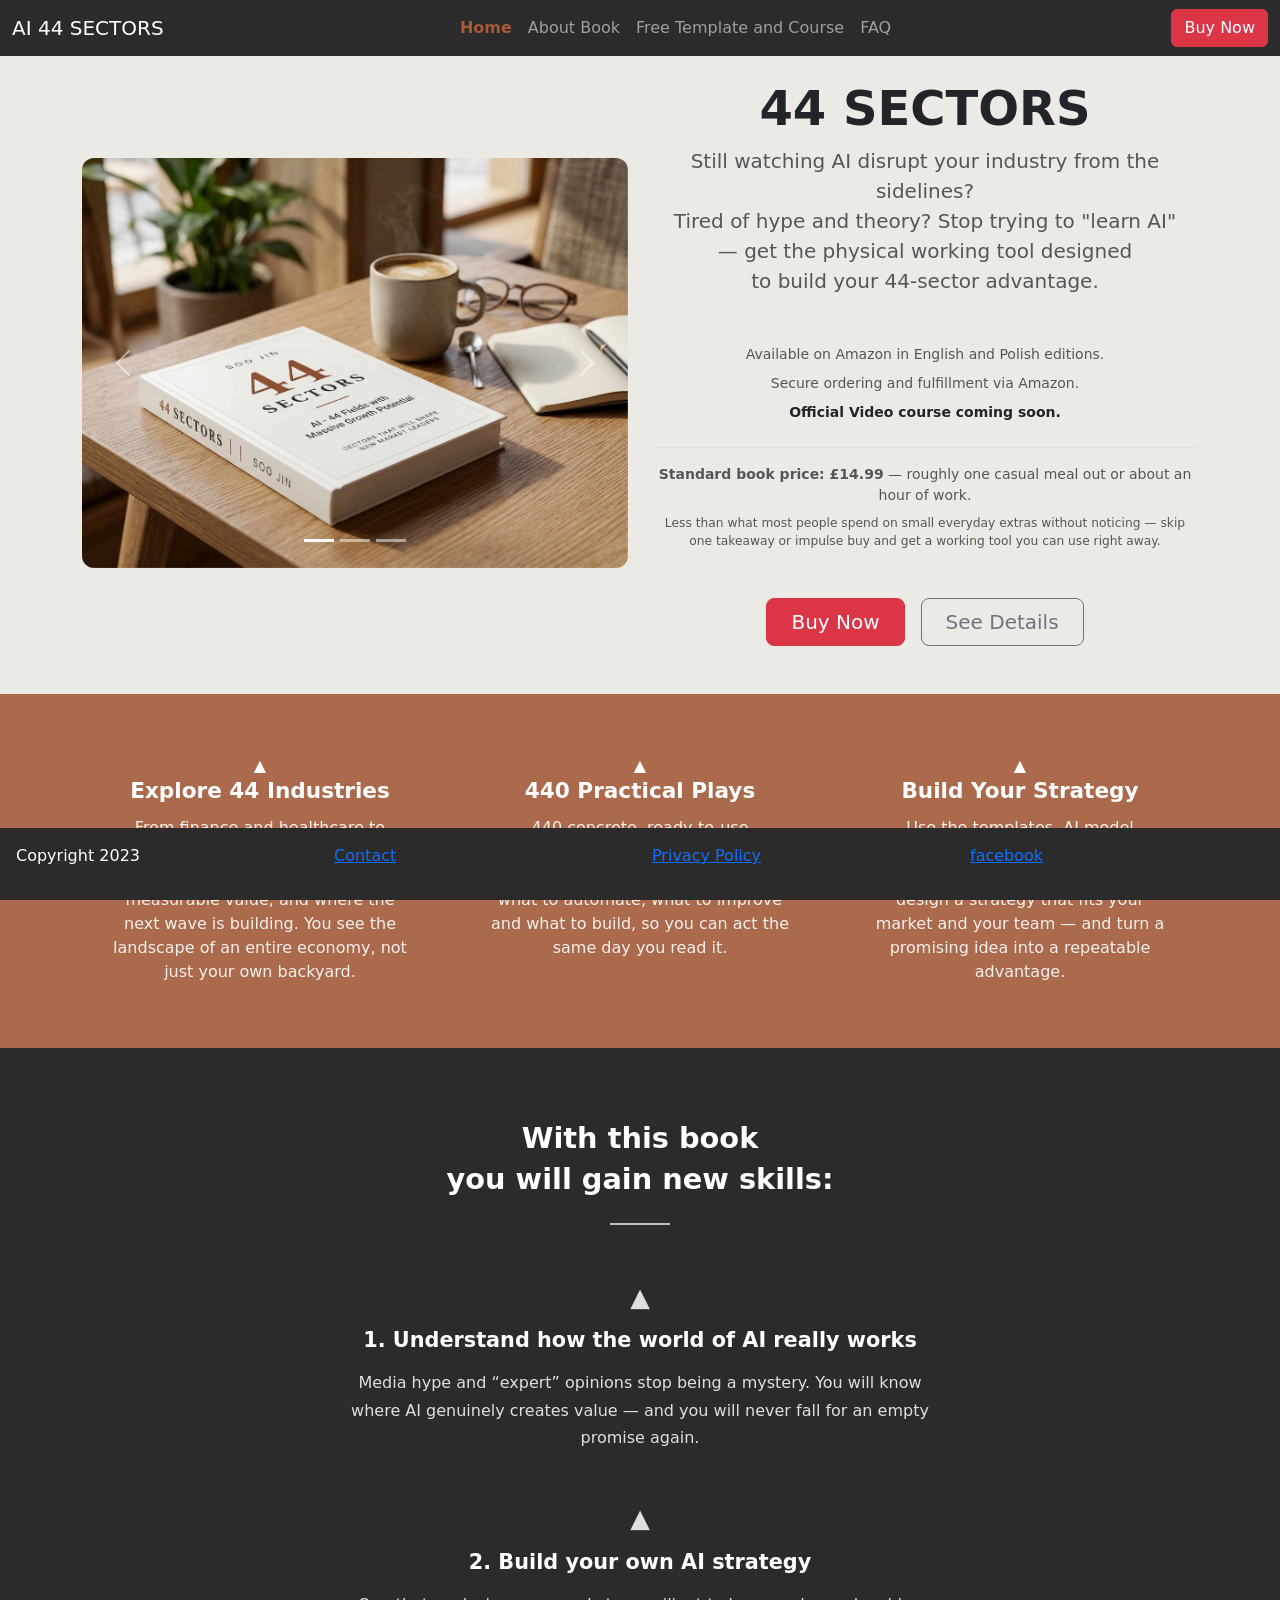
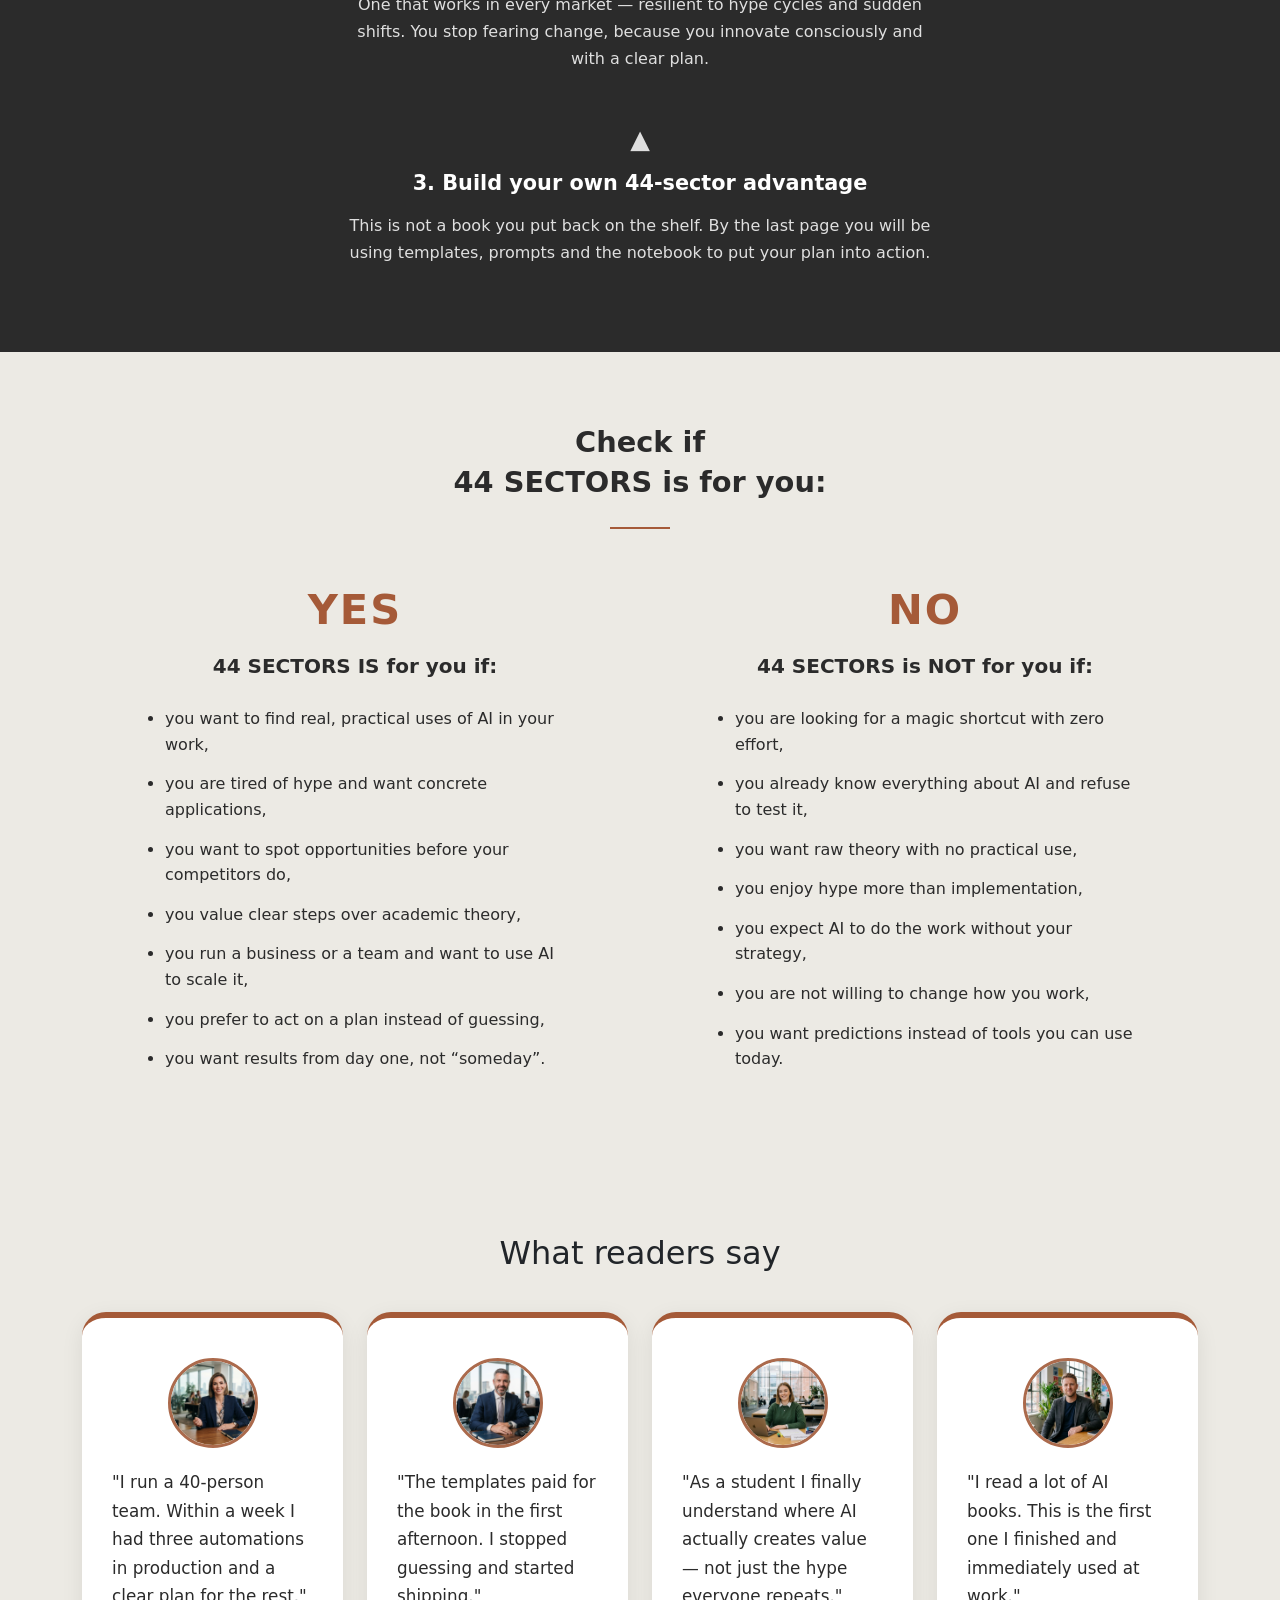
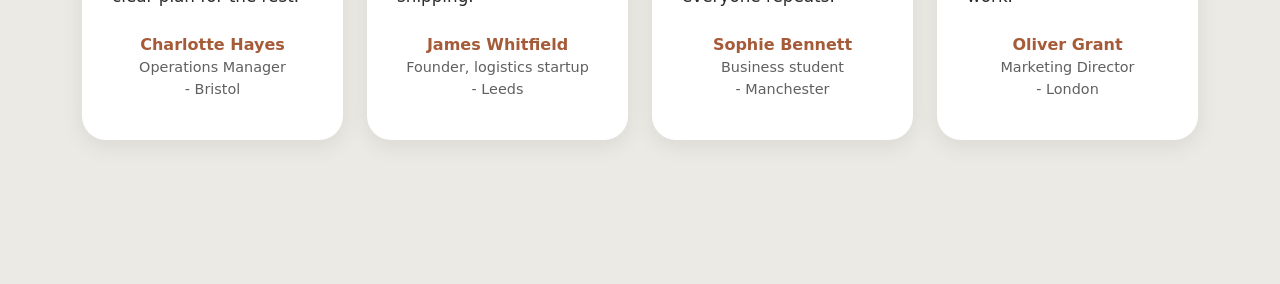
==== commit 06e0288b: "fix padding modile" ====
--- a/index.html
+++ b/index.html
@@ -12,7 +12,7 @@
   <body>
     <header>
       <!-- this is the header of nav bootstrap-->
-      <nav class="navbar navbar-expand-lg fixed-top navbar">
+      <nav class="navbar navbar-expand-lg fixed-top" data-bs-theme="dark">
         <div class="container-fluid">
           <a class="navbar-brand" href="#">AI 44 SECTORS</a>
           <button
--- a/assets/css/style.css
+++ b/assets/css/style.css
@@ -8,6 +8,20 @@
   display: flex;
   flex-direction: column;
 }
+
+
+@media (max-width: 767.98px) {
+  body {
+    padding-bottom: 120px;
+  }
+}
+/* padding do policy */
+.notice-end {
+  padding-bottom: 20px;
+}
+
+
+
 
 /* Navbar */
 .navbar {
@@ -18,6 +32,7 @@
   --bs-navbar-active-color: #fff;  
   background: #2B2B2B;
 }
+
 /*logo*/
 .navbar-brand,
 .navbar-brand:hover,
@@ -33,17 +48,19 @@
   color: #A55A38;
   font-weight: 600;
 }
+
 /* Main */
 main {
   flex: 1;
 }
+
 main {
   padding-top: 100px;
 }
+
 /* narzie kade to tutajmoze sie przyda to jest seci class hero padding: 20px 0; */ 
 .hero {
   background: #ECEAE4;
-  
 }
 
 .hero-text h1 {
@@ -59,18 +76,19 @@
   color: #2B2B2B;
   max-width: 520px;
 }
+
 /* Carousel for all images */
 .carousel-item img {
-    width: 100%;
-    aspect-ratio: 4 / 3;
-    object-fit: cover;
-}
+  width: 100%;
+  aspect-ratio: 4 / 3;
+  object-fit: cover;
+}
+
 /* do okraglych rogow slide nice-rogi */
 .nice-rogi {
   border-radius: 12px; /* Zaokrąglenie rogów (dobierz wartość do przycisków, np. 8px - 16px) */
   overflow: hidden;    /* Przycina rogi zdjęcia wewnątrz zaokrąglonego boksu */
 }
-
 
 /* old css for hero imag - just rfor remianing the old code in case of need */
 .hero-img {
@@ -78,6 +96,7 @@
   max-width: 220px-280px;
   height: auto;
 }
+
 /* PL: margin-top przesuwa kontener na zewnątrz (tu lekko w górę), a padding zmienia wysokość wewnątrz przycisku */
 /* EN (UK): margin-top shifts the container externally (slightly up here), while padding adjusts height inside the button */
 .hero-actions {
@@ -88,7 +107,6 @@
   padding-top: 8px;
   padding-bottom: 8px;
 }
-
 
 .hero-box1 {
   padding-top: 12px;
@@ -228,9 +246,9 @@
   margin-bottom: 14px;
   line-height: 1.6;
 }
+
 /* sekcja 4 reviews */
 /* Sekcja z opiniami czytelników */
-
 .reviews {
   background: #ECEAE4;
   padding: 60px 0 120px;
@@ -240,7 +258,6 @@
   margin-top: -30px;
   margin-bottom: 40px;
 }
-
 
 .review-card {
   background: #fff;
@@ -286,15 +303,13 @@
 
 /* Sekcja z opiniami czytelników */
 .jump-box {
-  transition: transform 0.3s ease, 
-}
-
+  transition: transform 0.3s ease;
+}
 
 .jump-box:hover {
   /* OPCJA 1: Większe uniesienie w górę (np. zamiast -8px dajesz -16px lub -20px) */
   transform: translateY(-26px);
 }
-
 
 /* Footer */
 .footer {
@@ -306,7 +321,6 @@
 .buy-section {
   padding-top: 30px;
 }
-
 
 /* About-book */
 /* create box3 and box4 custom class for about-book.html , for comp and mobile */
@@ -324,7 +338,7 @@
 
 /* okragle rogi dla ty 4 zdjec */
 .rogi-rogi {
- border-radius: 12px; /* Zaokrąglenie rogów (dobierz wartość do przycisków, np. 8px - 16px) */
+  border-radius: 12px; /* Zaokrąglenie rogów (dobierz wartość do przycisków, np. 8px - 16px) */
   overflow: hidden;    /* Przycina rogi zdjęcia wewnątrz zaokrąglonego boksu */
 }
 
@@ -336,14 +350,13 @@
 /* scale() – określa skalę elementu. 1.0 oznacza 100% 
 (oryginalny rozmiar),
  1.06 oznacza 106% (powiększenie o 6%). */
-
 .book-zoom {
-    transition: transform 0.4s ease;
-    cursor: pointer;
+  transition: transform 0.4s ease;
+  cursor: pointer;
 }
 
 .book-zoom:hover {
-    transform: scale(1.06);
+  transform: scale(1.06);
 }
 
 /* for this 4 box on bottom */
@@ -377,4 +390,4 @@
 .custom-feature-card:hover .icon-wrapper {
   background-color: #a36646;
   color: #ffffff;
-}+}
--- a/assets/css/style.css
+++ b/assets/css/style.css
@@ -8,6 +8,20 @@
   display: flex;
   flex-direction: column;
 }
+
+
+@media (max-width: 767.98px) {
+  body {
+    padding-bottom: 120px;
+  }
+}
+/* padding do policy */
+.notice-end {
+  padding-bottom: 20px;
+}
+
+
+
 
 /* Navbar */
 .navbar {
@@ -18,6 +32,7 @@
   --bs-navbar-active-color: #fff;  
   background: #2B2B2B;
 }
+
 /*logo*/
 .navbar-brand,
 .navbar-brand:hover,
@@ -33,17 +48,19 @@
   color: #A55A38;
   font-weight: 600;
 }
+
 /* Main */
 main {
   flex: 1;
 }
+
 main {
   padding-top: 100px;
 }
+
 /* narzie kade to tutajmoze sie przyda to jest seci class hero padding: 20px 0; */ 
 .hero {
   background: #ECEAE4;
-  
 }
 
 .hero-text h1 {
@@ -59,18 +76,19 @@
   color: #2B2B2B;
   max-width: 520px;
 }
+
 /* Carousel for all images */
 .carousel-item img {
-    width: 100%;
-    aspect-ratio: 4 / 3;
-    object-fit: cover;
-}
+  width: 100%;
+  aspect-ratio: 4 / 3;
+  object-fit: cover;
+}
+
 /* do okraglych rogow slide nice-rogi */
 .nice-rogi {
   border-radius: 12px; /* Zaokrąglenie rogów (dobierz wartość do przycisków, np. 8px - 16px) */
   overflow: hidden;    /* Przycina rogi zdjęcia wewnątrz zaokrąglonego boksu */
 }
-
 
 /* old css for hero imag - just rfor remianing the old code in case of need */
 .hero-img {
@@ -78,6 +96,7 @@
   max-width: 220px-280px;
   height: auto;
 }
+
 /* PL: margin-top przesuwa kontener na zewnątrz (tu lekko w górę), a padding zmienia wysokość wewnątrz przycisku */
 /* EN (UK): margin-top shifts the container externally (slightly up here), while padding adjusts height inside the button */
 .hero-actions {
@@ -88,7 +107,6 @@
   padding-top: 8px;
   padding-bottom: 8px;
 }
-
 
 .hero-box1 {
   padding-top: 12px;
@@ -228,9 +246,9 @@
   margin-bottom: 14px;
   line-height: 1.6;
 }
+
 /* sekcja 4 reviews */
 /* Sekcja z opiniami czytelników */
-
 .reviews {
   background: #ECEAE4;
   padding: 60px 0 120px;
@@ -240,7 +258,6 @@
   margin-top: -30px;
   margin-bottom: 40px;
 }
-
 
 .review-card {
   background: #fff;
@@ -286,15 +303,13 @@
 
 /* Sekcja z opiniami czytelników */
 .jump-box {
-  transition: transform 0.3s ease, 
-}
-
+  transition: transform 0.3s ease;
+}
 
 .jump-box:hover {
   /* OPCJA 1: Większe uniesienie w górę (np. zamiast -8px dajesz -16px lub -20px) */
   transform: translateY(-26px);
 }
-
 
 /* Footer */
 .footer {
@@ -306,7 +321,6 @@
 .buy-section {
   padding-top: 30px;
 }
-
 
 /* About-book */
 /* create box3 and box4 custom class for about-book.html , for comp and mobile */
@@ -324,7 +338,7 @@
 
 /* okragle rogi dla ty 4 zdjec */
 .rogi-rogi {
- border-radius: 12px; /* Zaokrąglenie rogów (dobierz wartość do przycisków, np. 8px - 16px) */
+  border-radius: 12px; /* Zaokrąglenie rogów (dobierz wartość do przycisków, np. 8px - 16px) */
   overflow: hidden;    /* Przycina rogi zdjęcia wewnątrz zaokrąglonego boksu */
 }
 
@@ -336,14 +350,13 @@
 /* scale() – określa skalę elementu. 1.0 oznacza 100% 
 (oryginalny rozmiar),
  1.06 oznacza 106% (powiększenie o 6%). */
-
 .book-zoom {
-    transition: transform 0.4s ease;
-    cursor: pointer;
+  transition: transform 0.4s ease;
+  cursor: pointer;
 }
 
 .book-zoom:hover {
-    transform: scale(1.06);
+  transform: scale(1.06);
 }
 
 /* for this 4 box on bottom */
@@ -377,4 +390,4 @@
 .custom-feature-card:hover .icon-wrapper {
   background-color: #a36646;
   color: #ffffff;
-}+}
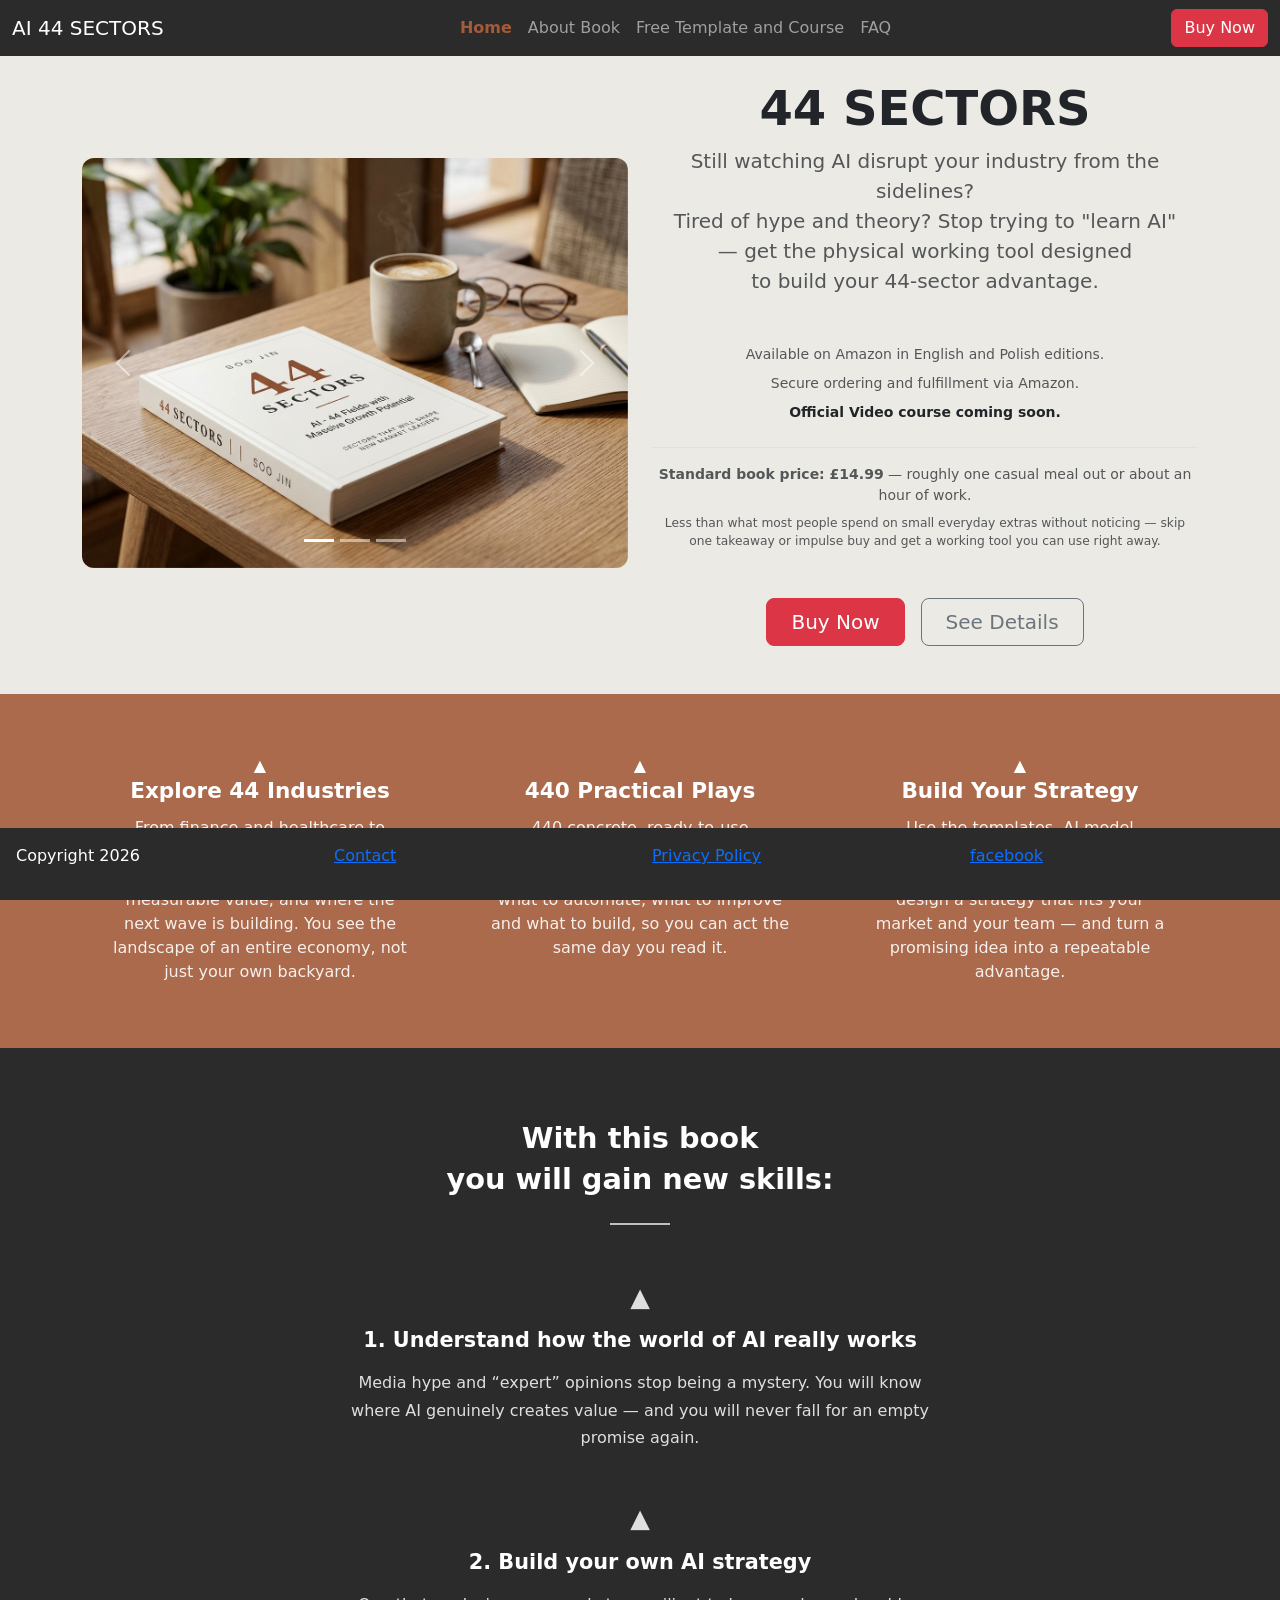
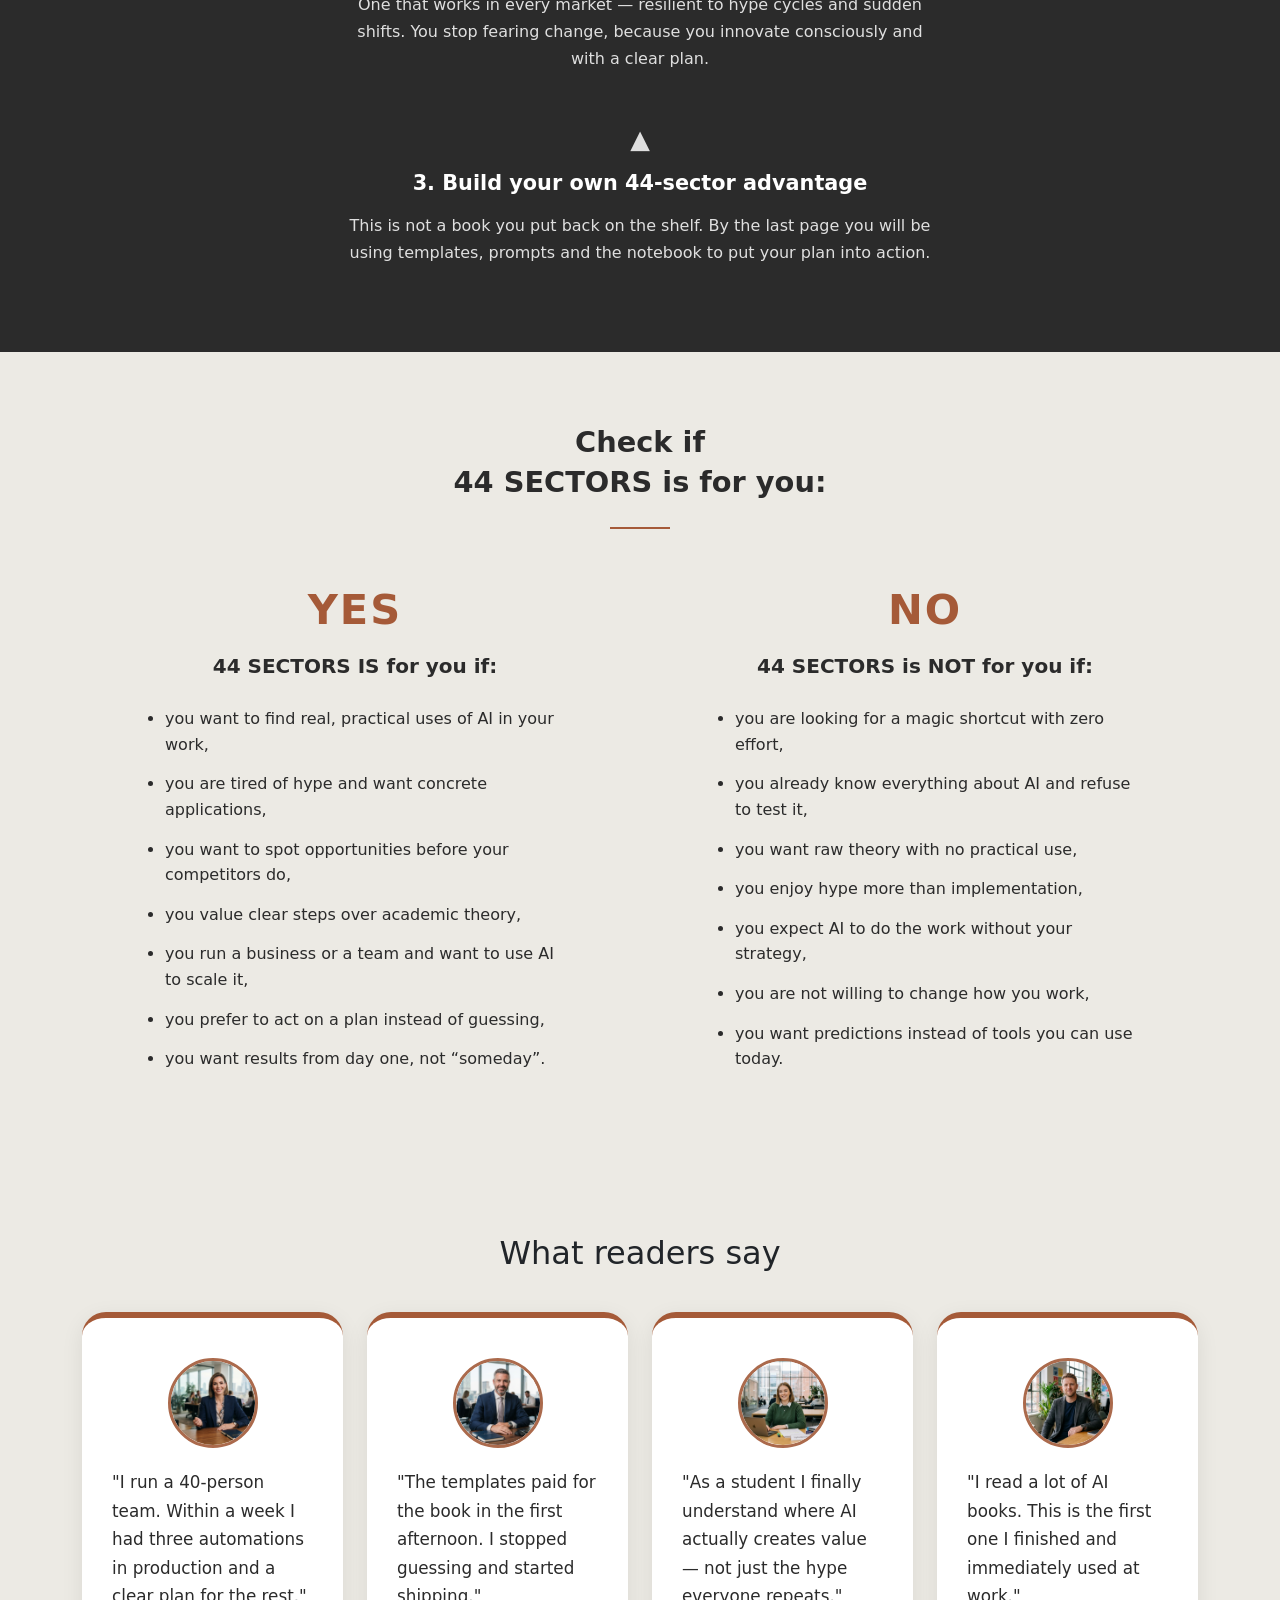
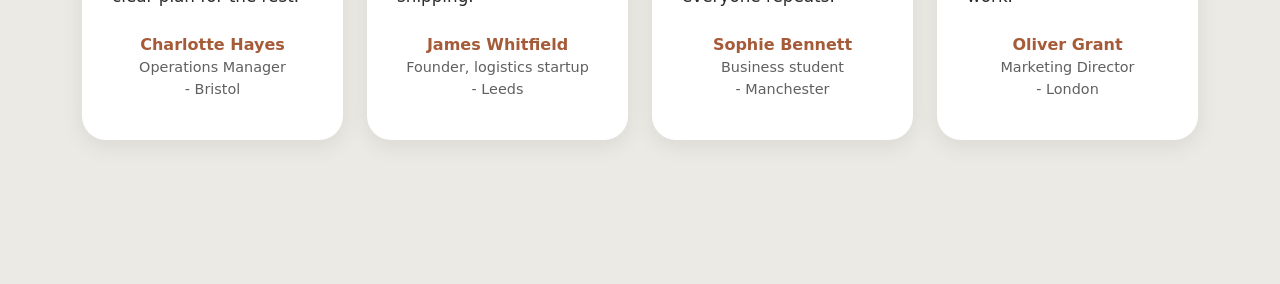
==== commit cbbaea8e: "fixing a non-working link in a form" ====
--- a/index.html
+++ b/index.html
@@ -259,7 +259,7 @@
 <footer class="footer fixed-bottom">
   <div class="container-fluid p-3">
     <div class="row">
-      <div class="col-12 col-md-3"><p>Copyright 2023</p></div>
+      <div class="col-12 col-md-3"><p>Copyright 2026</p></div>
       <div class="col-12 col-md-3"><p><a href="free-template.html">Contact</a></p></div>
       <div class="col-12 col-md-3"><p><a href="privacypolicy.html">Privacy Policy</a></p></div>
       <div class="col-12 col-md-3"><p><a href="https://facebook.com" target="_blank">facebook</a></p></div>
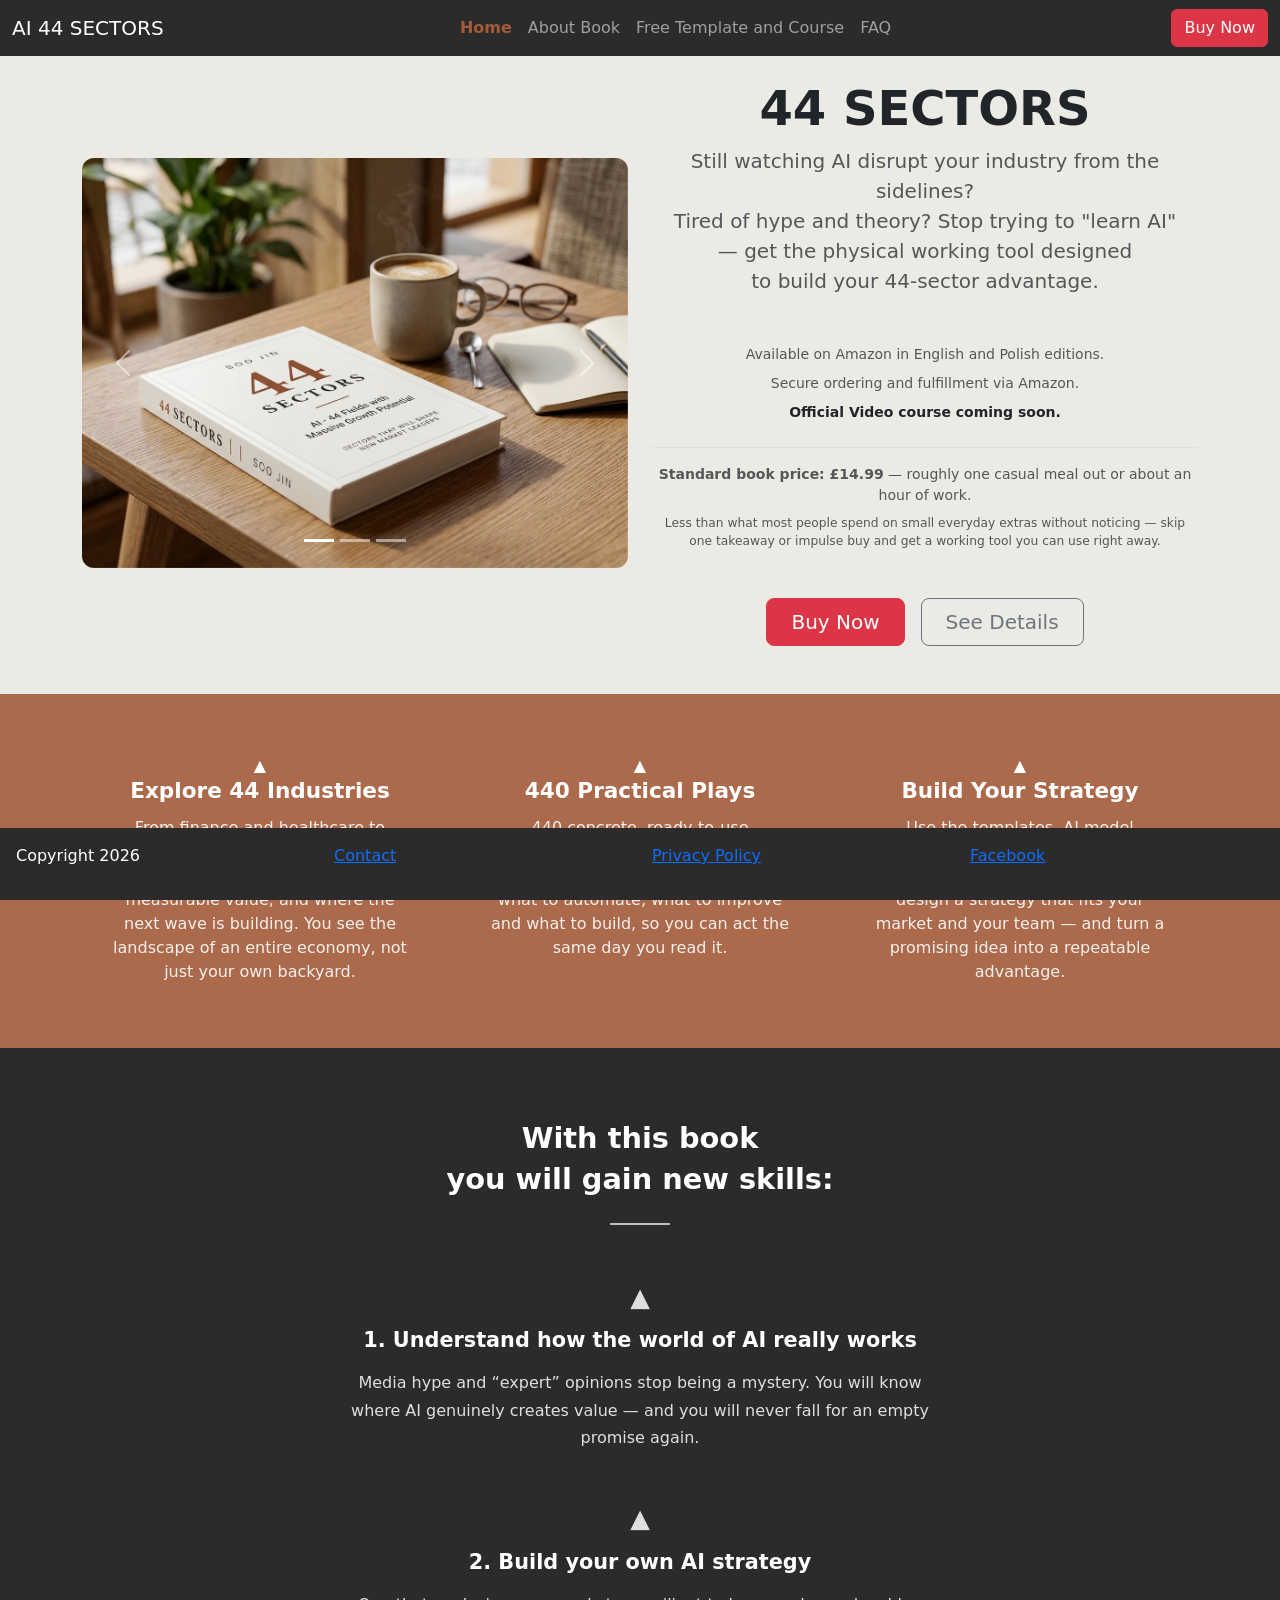
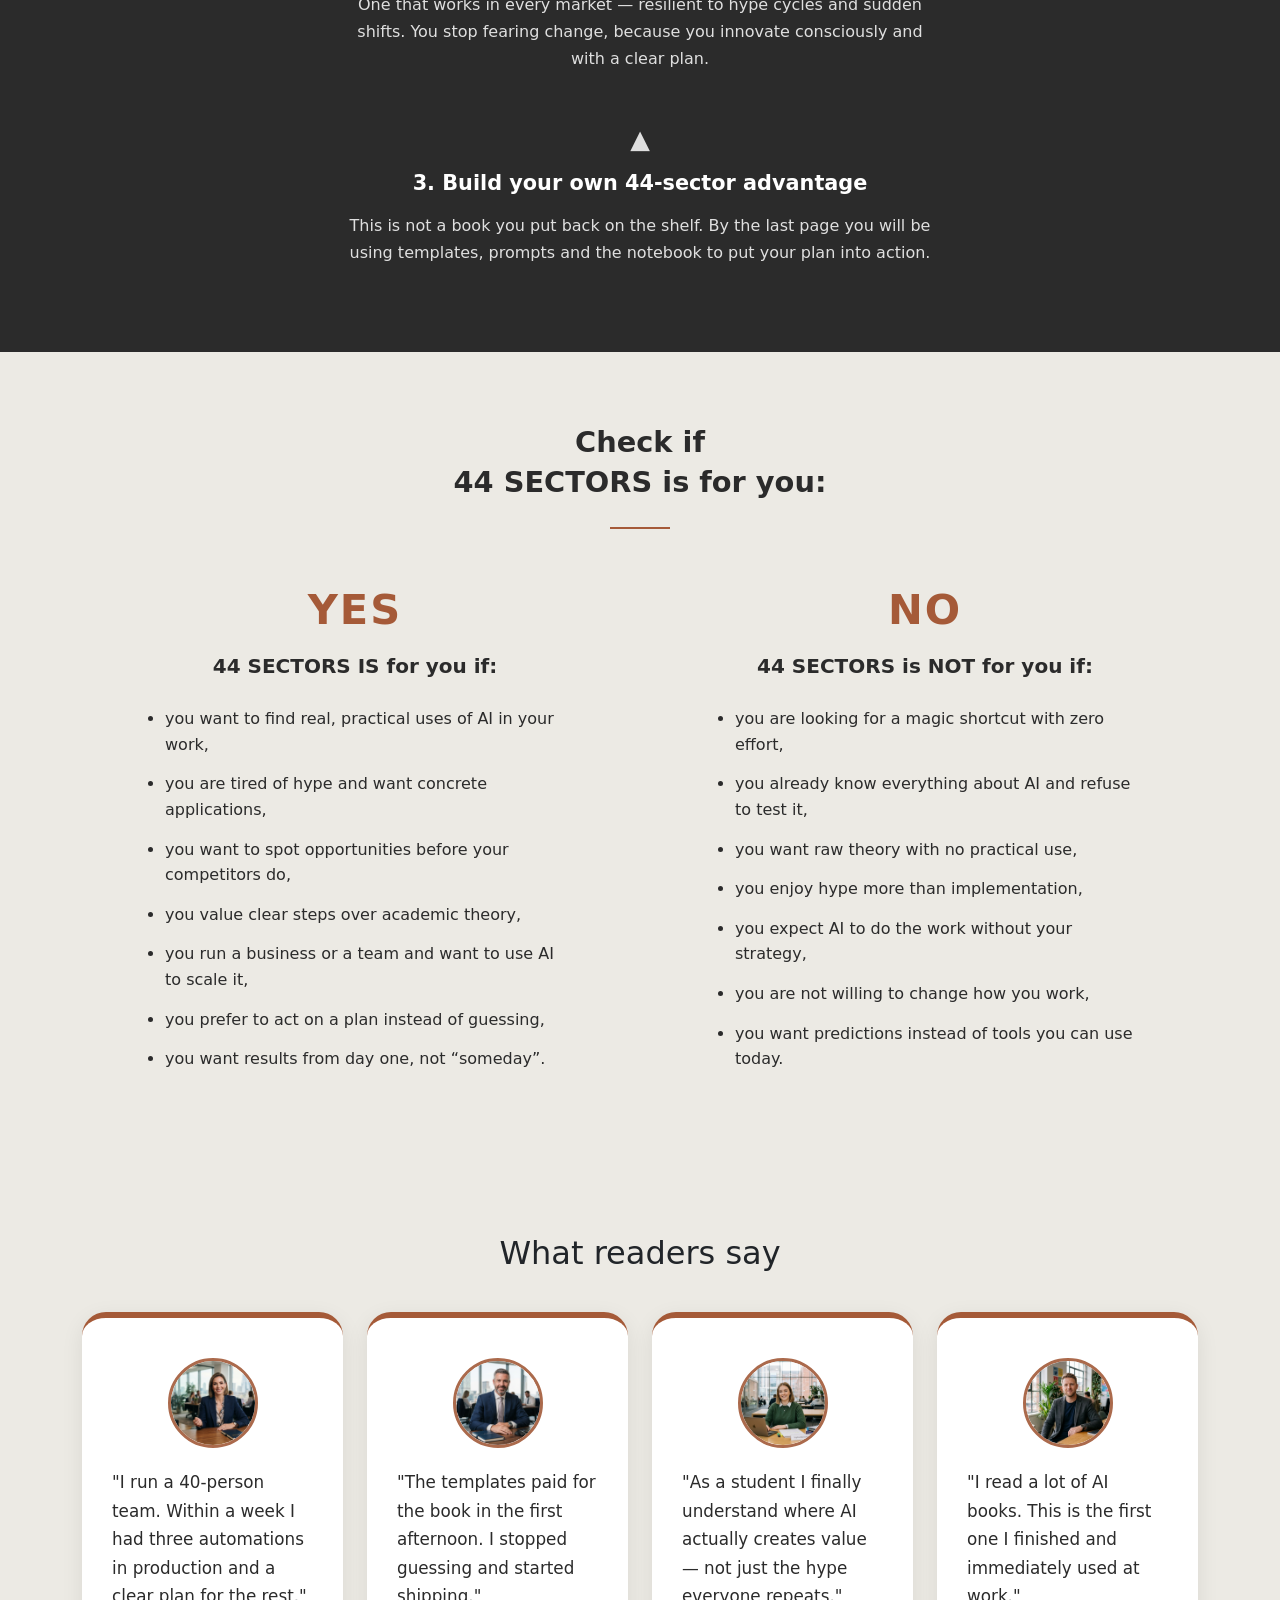
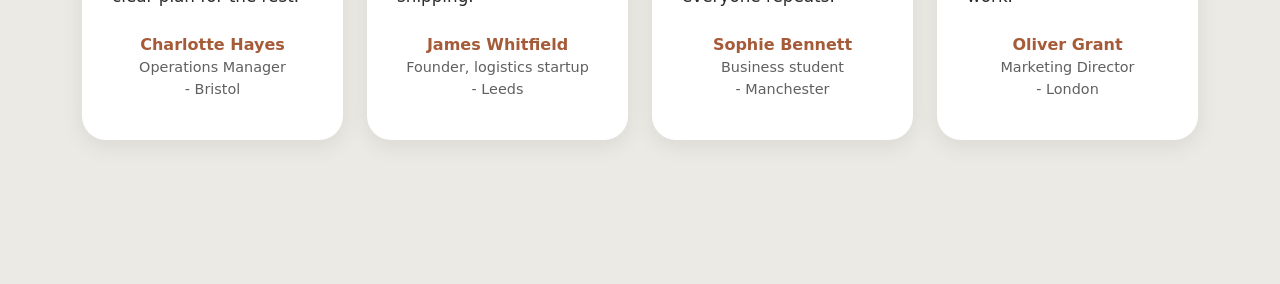
==== commit fbb83ec0: "adding a functional email mailbox script and form -id, action, metod- name" ====
--- a/index.html
+++ b/index.html
@@ -1,275 +1,279 @@
 <!doctype html>
 <html lang="en">
-  <head>
-    <meta charset="utf-8" />
-    <meta name="viewport" content="width=device-width, initial-scale=1" />
-    <title>44 Sectors</title>
-    <link rel="icon" type="image/svg+xml" href="assets/favicon/f1.svg" />
-    <link rel="stylesheet" href="assets/css/style.css">
-    <link href="https://cdn.jsdelivr.net/npm/bootstrap@5.3.9/dist/css/bootstrap.min.css" rel="stylesheet">
-    <link rel="stylesheet" href="assets/css/style.css">
-  </head>
-  <body>
-    <header>
-      <!-- this is the header of nav bootstrap-->
-      <nav class="navbar navbar-expand-lg fixed-top" data-bs-theme="dark">
-        <div class="container-fluid">
-          <a class="navbar-brand" href="#">AI 44 SECTORS</a>
-          <button
-            class="navbar-toggler"
-            type="button"
-            data-bs-toggle="collapse"
-            data-bs-target="#navbarNavAltMarkup"
-            aria-controls="navbarNavAltMarkup"
-            aria-expanded="false"
-            aria-label="Toggle navigation"
-          >
-            <span class="navbar-toggler-icon"></span>
-          </button>
-          
-          
-
-          <div class="collapse navbar-collapse" id="navbarNavAltMarkup">
-
-           <div class="navbar-nav mx-auto">
-            <a class="nav-link active" href="index.html">Home</a>
+
+<head>
+  <meta charset="utf-8" />
+  <meta name="viewport" content="width=device-width, initial-scale=1" />
+  <meta name="description" content="44 Sectors - Practical AI working tool, strategies, and 440 ready-to-use applications across 44 industries." />
+  <title>44 Sectors</title>
+  <link rel="icon" type="image/svg+xml" href="assets/favicon/f1.svg" />
+  <link href="https://cdn.jsdelivr.net/npm/bootstrap@5.3.9/dist/css/bootstrap.min.css" rel="stylesheet">
+  <link rel="stylesheet" href="assets/css/style.css">
+</head>
+
+<body>
+  <!-- Header & Navigation -->
+  <header>
+    <nav class="navbar navbar-expand-lg fixed-top" data-bs-theme="dark">
+      <div class="container-fluid">
+        <a class="navbar-brand" href="index.html">AI 44 SECTORS</a>
+        <button class="navbar-toggler" type="button" data-bs-toggle="collapse" data-bs-target="#navbarNavAltMarkup"
+          aria-controls="navbarNavAltMarkup" aria-expanded="false" aria-label="Toggle navigation">
+          <span class="navbar-toggler-icon"></span>
+        </button>
+
+        <div class="collapse navbar-collapse" id="navbarNavAltMarkup">
+          <div class="navbar-nav mx-auto">
+            <a class="nav-link active" aria-current="page" href="index.html">Home</a>
             <a class="nav-link" href="about-book.html">About Book</a>
             <a class="nav-link" href="free-template.html">Free Template and Course</a>
             <a class="nav-link" href="faq.html">FAQ</a>
-           </div>
-
-            <a class="btn btn-danger" href="buynow.html">Buy Now</a>
-
-           </div>
-          </div>
-      </nav>
-    </header>
-    
-    
-    <main class="container pt-5 mt-4 hero"> 
-       <div class="row align-items-center pt-2 pb-5">
-  <!-- Lewa kolumna z okładką książki -->
-  <div class="col-12 col-md-6 text-center">
-    <div id="carouselExampleIndicators" class="carousel slide nice-rogi">
-  <div class="carousel-indicators">
-    <button type="button" data-bs-target="#carouselExampleIndicators" data-bs-slide-to="0" class="active" aria-current="true" aria-label="Slide 1"></button>
-    <button type="button" data-bs-target="#carouselExampleIndicators" data-bs-slide-to="1" aria-label="Slide 2"></button>
-    <button type="button" data-bs-target="#carouselExampleIndicators" data-bs-slide-to="2" aria-label="Slide 3"></button>
-  </div>
-  <div class="carousel-inner">
-    <div class="carousel-item active">
-      <img src="assets/images/book1.jpg" alt="book life style" class="d-block w-100" alt="...">
-    </div>
-    <div class="carousel-item">
-      <img src="assets/images/ccc.png" alt="AI will give new job" class="d-block w-100" alt="...">
-    </div>
-    <div class="carousel-item">
-      <img src="assets/images/c1N1.png" alt="Quote of the day" class="d-block w-100" alt="...">
-    </div>
-  </div>
-  <button class="carousel-control-prev" type="button" data-bs-target="#carouselExampleIndicators" data-bs-slide="prev">
-    <span class="carousel-control-prev-icon" aria-hidden="true"></span>
-    <span class="visually-hidden">Previous</span>
-  </button>
-  <button class="carousel-control-next" type="button" data-bs-target="#carouselExampleIndicators" data-bs-slide="next">
-    <span class="carousel-control-next-icon" aria-hidden="true"></span>
-    <span class="visually-hidden">Next</span>
-  </button>
-</div>
-  </div>
-
-  <!-- Prawa kolumna z tekstem i przyciskami -->
-  <div class="col-12 col-md-6 d-flex flex-column justify-content-center">
-  <h1 class="display-5 fw-bold mb-2 text-center">44 SECTORS</h1>
-  <p class="lead text-muted mb-4 text-center">
-    Still watching AI disrupt your industry from the sidelines?<br>
-    Tired of hype and theory? Stop trying to "learn AI"<br>
-    — get the physical working tool designed<br>
-    to build your 44-sector advantage.
-  </p>
-
-  <!-- Minimalistyczny blok informacyjny -->
-  <div class="my-4 text-muted small text-center">
-    <p class="mb-2 text-center">Available on Amazon in English and Polish editions.</p>
-    <p class="mb-2 text-center">Secure ordering and fulfillment via Amazon.</p>
-    <p class="mb-4 fw-semibold text-dark text-center">Official Video course coming soon.</p>
-    <div class="pt-3 border-top mb-4">
-      <p class="mb-2">
-        <strong>Standard book price: £14.99</strong> — roughly one casual meal out
-        or about an hour of work.
-      </p>
-      <p class="small text-muted mb-0">
-        Less than what most people spend on small everyday extras without noticing —
-        skip one takeaway or impulse buy and get a working tool you can use right away.
-      </p>
-    </div>
-  </div>
-
-  <!-- PL: Najpierw baza w Bootstrapie (mt-0, py-2), a potem własny CSS do precyzyjnego ustawienia -->
-<!-- EN (UK): Bootstrap utilities first (mt-0, py-2), then custom CSS for fine-tuning -->
-<div class="d-flex gap-3 mt-0 justify-content-center hero-actions">
-  <a class="btn btn-danger btn-lg px-4 py-2 hero-btn" href="buynow.html">Buy Now</a>
-  <a class="btn btn-outline-secondary btn-lg px-4 py-2 hero-btn" href="about-book.html">See Details</a>
-</div>
-</div>
-</div>
-    </main>
- 
-<section class="features">
-  <div class="container">
-    <div class="row text-center">
-      <div class="col-12 col-md-4 mb-4">
-        <div class="feature-mark">▲</div>
-        <h3>Explore 44 Industries</h3>
-        <p>From finance and healthcare to logistics, energy and retail — the book maps
-        where AI already creates measurable value, and where the next wave is building.
-        You see the landscape of an entire economy, not just your own backyard.</p>
-      </div>
-      <div class="col-12 col-md-4 mb-4">
-        <div class="feature-mark">▲</div>
-        <h3>440 Practical Plays</h3>
-        <p>440 concrete, ready-to-use applications. No theory, no buzzwords — each play
-        tells you what to automate, what to improve and what to build, so you can act
-        the same day you read it.</p>
-      </div>
-      <div class="col-12 col-md-4 mb-4">
-        <div class="feature-mark">▲</div>
-        <h3>Build Your Strategy</h3>
-        <p>Use the templates, AI model classifications, prompts and notebook at the end
-        of the book to design a strategy that fits your market and your team — and turn
-        a promising idea into a repeatable advantage.</p>
-      </div>
-    </div>
-  </div>
-</section>
-<section class="benefits">
-  <div class="container">
-    <h2 class="benefits-title">With this book<br>you will gain new skills:</h2>
-    <div class="benefits-line"></div>
-    <div class="benefit">
-      <div class="benefit-icon">▲</div>
-      <h3>1. Understand how the world of AI really works</h3>
-      <p>Media hype and &ldquo;expert&rdquo; opinions stop being a mystery. You will
-      know where AI genuinely creates value — and you will never fall for an empty
-      promise again.</p>
-    </div>
-    <div class="benefit">
-      <div class="benefit-icon">▲</div>
-      <h3>2. Build your own AI strategy</h3>
-      <p>One that works in every market — resilient to hype cycles and sudden shifts.
-      You stop fearing change, because you innovate consciously and with a clear plan.</p>
-    </div>
-    <div class="benefit">
-      <div class="benefit-icon">▲</div>
-      <h3>3. Build your own 44-sector advantage</h3>
-      <p>This is not a book you put back on the shelf. By the last page you will be
-      using templates, prompts and the notebook to put your plan into action.</p>
-    </div>
-</section>
-
-<section class="fit">
-  <div class="container">
-    <h2 class="fit-title">Check if<br>44 SECTORS is for you:</h2>
-    <div class="fit-line"></div>
-    <div class="row">
-      <div class="col-12 col-md-6 mb-5">
-        <div class="fit-icon">YES</div>
-        <h3>44 SECTORS IS for you if:</h3>
-        <ul>
-          <li>you want to find real, practical uses of AI in your work,</li>
-          <li>you are tired of hype and want concrete applications,</li>
-          <li>you want to spot opportunities before your competitors do,</li>
-          <li>you value clear steps over academic theory,</li>
-          <li>you run a business or a team and want to use AI to scale it,</li>
-          <li>you prefer to act on a plan instead of guessing,</li>
-          <li>you want results from day one, not &ldquo;someday&rdquo;.</li>
-        </ul>
-      </div>
-      <div class="col-12 col-md-6 mb-5">
-        <div class="fit-icon">NO</div>
-        <h3>44 SECTORS is NOT for you if:</h3>
-        <ul>
-          <li>you are looking for a magic shortcut with zero effort,</li>
-          <li>you already know everything about AI and refuse to test it,</li>
-          <li>you want raw theory with no practical use,</li>
-          <li>you enjoy hype more than implementation,</li>
-          <li>you expect AI to do the work without your strategy,</li>
-          <li>you are not willing to change how you work,</li>
-          <li>you want predictions instead of tools you can use today.</li>
-        </ul>
-      </div>
-    </div>
-  </div>
-</section>
-
-<!-- Sekcja z opiniami czytelników -->
-<!-- Sekcja z opiniami czytelników -->
-<section class="reviews">
-  <div class="container">
-    <h2 class="reviews-title text-center">What readers say</h2>
-    <div class="row">
-
-      <div class="col-12 col-md-6 col-lg-3 mb-4">
-        <!-- jump-box box sie rusza -->
-        <div class="review-card jump-box">
-          <img src="assets/images/review1.jpg" alt="Charlotte" class="review-photo">
-          <p class="review-text">"I run a 40-person team. Within a week I had three automations in production and a clear plan for the rest."</p>
-          <p class="review-author">Charlotte Hayes</p>
-          <p class="review-role">Operations Manager</p>
-          <p class="review-role">- Bristol</p>
-        </div>
-      </div>
-
-      <div class="col-12 col-md-6 col-lg-3 mb-4">
-        <!-- jump-box box sie rusza -->
-        <div class="review-card jump-box">
-          <img src="assets/images/review2.jpg" alt="James" class="review-photo">
-          <p class="review-text">"The templates paid for the book in the first afternoon. I stopped guessing and started shipping."</p>
-          <p class="review-author">James Whitfield</p>
-          <p class="review-role">Founder, logistics startup</p>
-          <p class="review-role">- Leeds</p>
-        </div>
-      </div>
-
-      <div class="col-12 col-md-6 col-lg-3 mb-4">
-        <!-- jump-box box sie rusza -->
-        <div class="review-card jump-box">
-          <img src="assets/images/review3.jpg" alt="Sophie" class="review-photo">
-          <p class="review-text">"As a student I finally understand where AI actually creates value — not just the hype everyone repeats."</p>
-          <p class="review-author">Sophie Bennett</p>
-          <p class="review-role">Business student</p>
-          <p class="review-role">- Manchester</p>
-        </div>
-      </div>
-       <!-- jump-box box sie rusza -->
-      <div class="col-12 col-md-6 col-lg-3 mb-4">
-        <div class="review-card jump-box">
-          <img src="assets/images/review4.jpg" alt="Oliver" class="review-photo">
-          <p class="review-text">"I read a lot of AI books. This is the first one I finished and immediately used at work."</p>
-          <p class="review-author">Oliver Grant</p>
-          <p class="review-role">Marketing Director</p>
-          <p class="review-role">- London</p>
-        </div>
-      </div>
-
-    </div>
-  </div>
-</section>
-      
-<footer class="footer fixed-bottom">
-  <div class="container-fluid p-3">
-    <div class="row">
-      <div class="col-12 col-md-3"><p>Copyright 2026</p></div>
-      <div class="col-12 col-md-3"><p><a href="free-template.html">Contact</a></p></div>
-      <div class="col-12 col-md-3"><p><a href="privacypolicy.html">Privacy Policy</a></p></div>
-      <div class="col-12 col-md-3"><p><a href="https://facebook.com" target="_blank">facebook</a></p></div>
-    </div>
-  </div>
-</footer>
-    <script
-      src="https://cdn.jsdelivr.net/npm/bootstrap@5.3.9/dist/js/bootstrap.bundle.min.js"
-      integrity="sha384-WyOxWvTyr1QaMPfiPJSv76iReVthorl5uWlFtZPyK0IEB0hGzo9y5Bp9mYanr8Bu"
-      crossorigin="anonymous"
-    ></script>
-  </body>
-</html>
+          </div>
+          <a class="btn btn-danger" href="buynow.html">Buy Now</a>
+        </div>
+      </div>
+    </nav>
+  </header>
+
+  <!-- Hero Section -->
+  <main class="container pt-5 mt-4 hero">
+    <div class="row align-items-center pt-2 pb-5">
+      <!-- Left Column: Book Carousel -->
+      <div class="col-12 col-md-6 text-center">
+        <div id="carouselExampleIndicators" class="carousel slide nice-rogi">
+          <div class="carousel-indicators">
+            <button type="button" data-bs-target="#carouselExampleIndicators" data-bs-slide-to="0" class="active"
+              aria-current="true" aria-label="Slide 1"></button>
+            <button type="button" data-bs-target="#carouselExampleIndicators" data-bs-slide-to="1"
+              aria-label="Slide 2"></button>
+            <button type="button" data-bs-target="#carouselExampleIndicators" data-bs-slide-to="2"
+              aria-label="Slide 3"></button>
+          </div>
+          <div class="carousel-inner">
+            <div class="carousel-item active">
+              <img src="assets/images/book1.jpg" alt="44 Sectors book lifestyle view" class="d-block w-100">
+            </div>
+            <div class="carousel-item">
+              <img src="assets/images/ccc.png" alt="AI will create new jobs infographic" class="d-block w-100">
+            </div>
+            <div class="carousel-item">
+              <img src="assets/images/c1N1.png" alt="Quote of the day from 44 Sectors" class="d-block w-100">
+            </div>
+          </div>
+          <button class="carousel-control-prev" type="button" data-bs-target="#carouselExampleIndicators"
+            data-bs-slide="prev">
+            <span class="carousel-control-prev-icon" aria-hidden="true"></span>
+            <span class="visually-hidden">Previous</span>
+          </button>
+          <button class="carousel-control-next" type="button" data-bs-target="#carouselExampleIndicators"
+            data-bs-slide="next">
+            <span class="carousel-control-next-icon" aria-hidden="true"></span>
+            <span class="visually-hidden">Next</span>
+          </button>
+        </div>
+      </div>
+
+      <!-- Right Column: Title, Description & Actions -->
+      <div class="col-12 col-md-6 d-flex flex-column justify-content-center">
+        <h1 class="display-5 fw-bold mb-2 text-center">44 SECTORS</h1>
+        <p class="lead text-muted mb-4 text-center">
+          Still watching AI disrupt your industry from the sidelines?<br>
+          Tired of hype and theory? Stop trying to "learn AI"<br>
+          — get the physical working tool designed<br>
+          to build your 44-sector advantage.
+        </p>
+
+        <!-- Minimalist Info Block -->
+        <div class="my-4 text-muted small text-center">
+          <p class="mb-2 text-center">Available on Amazon in English and Polish editions.</p>
+          <p class="mb-2 text-center">Secure ordering and fulfillment via Amazon.</p>
+          <p class="mb-4 fw-semibold text-dark text-center">Official Video course coming soon.</p>
+          <div class="pt-3 border-top mb-4">
+            <p class="mb-2">
+              <strong>Standard book price: £14.99</strong> — roughly one casual meal out
+              or about an hour of work.
+            </p>
+            <p class="small text-muted mb-0">
+              Less than what most people spend on small everyday extras without noticing —
+              skip one takeaway or impulse buy and get a working tool you can use right away.
+            </p>
+          </div>
+        </div>
+
+        <!-- Hero Action Buttons -->
+        <div class="d-flex gap-3 mt-0 justify-content-center hero-actions">
+          <a class="btn btn-danger btn-lg px-4 py-2 hero-btn" href="buynow.html">Buy Now</a>
+          <a class="btn btn-outline-secondary btn-lg px-4 py-2 hero-btn" href="about-book.html">See Details</a>
+        </div>
+      </div>
+    </div>
+  </main>
+
+  <!-- Features Section -->
+  <section class="features">
+    <div class="container">
+      <div class="row text-center">
+        <div class="col-12 col-md-4 mb-4">
+          <div class="feature-mark">▲</div>
+          <h3>Explore 44 Industries</h3>
+          <p>From finance and healthcare to logistics, energy and retail — the book maps
+            where AI already creates measurable value, and where the next wave is building.
+            You see the landscape of an entire economy, not just your own backyard.</p>
+        </div>
+        <div class="col-12 col-md-4 mb-4">
+          <div class="feature-mark">▲</div>
+          <h3>440 Practical Plays</h3>
+          <p>440 concrete, ready-to-use applications. No theory, no buzzwords — each play
+            tells you what to automate, what to improve and what to build, so you can act
+            the same day you read it.</p>
+        </div>
+        <div class="col-12 col-md-4 mb-4">
+          <div class="feature-mark">▲</div>
+          <h3>Build Your Strategy</h3>
+          <p>Use the templates, AI model classifications, prompts and notebook at the end
+            of the book to design a strategy that fits your market and your team — and turn
+            a promising idea into a repeatable advantage.</p>
+        </div>
+      </div>
+    </div>
+  </section>
+
+  <!-- Benefits Section -->
+  <section class="benefits">
+    <div class="container">
+      <h2 class="benefits-title">With this book<br>you will gain new skills:</h2>
+      <div class="benefits-line"></div>
+      <div class="benefit">
+        <div class="benefit-icon">▲</div>
+        <h3>1. Understand how the world of AI really works</h3>
+        <p>Media hype and &ldquo;expert&rdquo; opinions stop being a mystery. You will
+          know where AI genuinely creates value — and you will never fall for an empty
+          promise again.</p>
+      </div>
+      <div class="benefit">
+        <div class="benefit-icon">▲</div>
+        <h3>2. Build your own AI strategy</h3>
+        <p>One that works in every market — resilient to hype cycles and sudden shifts.
+          You stop fearing change, because you innovate consciously and with a clear plan.</p>
+      </div>
+      <div class="benefit">
+        <div class="benefit-icon">▲</div>
+        <h3>3. Build your own 44-sector advantage</h3>
+        <p>This is not a book you put back on the shelf. By the last page you will be
+          using templates, prompts and the notebook to put your plan into action.</p>
+      </div>
+    </div>
+  </section>
+
+  <!-- Target Audience Fit Section -->
+  <section class="fit">
+    <div class="container">
+      <h2 class="fit-title">Check if<br>44 SECTORS is for you:</h2>
+      <div class="fit-line"></div>
+      <div class="row">
+        <div class="col-12 col-md-6 mb-5">
+          <div class="fit-icon">YES</div>
+          <h3>44 SECTORS IS for you if:</h3>
+          <ul>
+            <li>you want to find real, practical uses of AI in your work,</li>
+            <li>you are tired of hype and want concrete applications,</li>
+            <li>you want to spot opportunities before your competitors do,</li>
+            <li>you value clear steps over academic theory,</li>
+            <li>you run a business or a team and want to use AI to scale it,</li>
+            <li>you prefer to act on a plan instead of guessing,</li>
+            <li>you want results from day one, not &ldquo;someday&rdquo;.</li>
+          </ul>
+        </div>
+        <div class="col-12 col-md-6 mb-5">
+          <div class="fit-icon">NO</div>
+          <h3>44 SECTORS is NOT for you if:</h3>
+          <ul>
+            <li>you are looking for a magic shortcut with zero effort,</li>
+            <li>you already know everything about AI and refuse to test it,</li>
+            <li>you want raw theory with no practical use,</li>
+            <li>you enjoy hype more than implementation,</li>
+            <li>you expect AI to do the work without your strategy,</li>
+            <li>you are not willing to change how you work,</li>
+            <li>you want predictions instead of tools you can use today.</li>
+          </ul>
+        </div>
+      </div>
+    </div>
+  </section>
+
+  <!-- Reader Reviews Section -->
+  <section class="reviews">
+    <div class="container">
+      <h2 class="reviews-title text-center">What readers say</h2>
+      <div class="row">
+
+        <div class="col-12 col-md-6 col-lg-3 mb-4">
+          <div class="review-card jump-box">
+            <img src="assets/images/review1.jpg" alt="Portrait of Charlotte Hayes" class="review-photo" loading="lazy">
+            <p class="review-text">"I run a 40-person team. Within a week I had three automations in production and a clear plan for the rest."</p>
+            <p class="review-author">Charlotte Hayes</p>
+            <p class="review-role">Operations Manager</p>
+            <p class="review-role">- Bristol</p>
+          </div>
+        </div>
+
+        <div class="col-12 col-md-6 col-lg-3 mb-4">
+          <div class="review-card jump-box">
+            <img src="assets/images/review2.jpg" alt="Portrait of James Whitfield" class="review-photo" loading="lazy">
+            <p class="review-text">"The templates paid for the book in the first afternoon. I stopped guessing and started shipping."</p>
+            <p class="review-author">James Whitfield</p>
+            <p class="review-role">Founder, logistics startup</p>
+            <p class="review-role">- Leeds</p>
+          </div>
+        </div>
+
+        <div class="col-12 col-md-6 col-lg-3 mb-4">
+          <div class="review-card jump-box">
+            <img src="assets/images/review3.jpg" alt="Portrait of Sophie Bennett" class="review-photo" loading="lazy">
+            <p class="review-text">"As a student I finally understand where AI actually creates value — not just the hype everyone repeats."</p>
+            <p class="review-author">Sophie Bennett</p>
+            <p class="review-role">Business student</p>
+            <p class="review-role">- Manchester</p>
+          </div>
+        </div>
+
+        <div class="col-12 col-md-6 col-lg-3 mb-4">
+          <div class="review-card jump-box">
+            <img src="assets/images/review4.jpg" alt="Portrait of Oliver Grant" class="review-photo" loading="lazy">
+            <p class="review-text">"I read a lot of AI books. This is the first one I finished and immediately used at work."</p>
+            <p class="review-author">Oliver Grant</p>
+            <p class="review-role">Marketing Director</p>
+            <p class="review-role">- London</p>
+          </div>
+        </div>
+
+      </div>
+    </div>
+  </section>
+
+  <!-- Footer -->
+  <footer class="footer fixed-bottom">
+    <div class="container-fluid p-3">
+      <div class="row">
+        <div class="col-12 col-md-3">
+          <p>Copyright 2026</p>
+        </div>
+        <div class="col-12 col-md-3">
+          <p><a href="free-template.html">Contact</a></p>
+        </div>
+        <div class="col-12 col-md-3">
+          <p><a href="privacypolicy.html">Privacy Policy</a></p>
+        </div>
+        <div class="col-12 col-md-3">
+          <p><a href="https://facebook.com" target="_blank" rel="noopener">Facebook</a></p>
+        </div>
+      </div>
+    </div>
+  </footer>
+
+  <script src="https://cdn.jsdelivr.net/npm/bootstrap@5.3.9/dist/js/bootstrap.bundle.min.js"
+    integrity="sha384-WyOxWvTyr1QaMPfiPJSv76iReVthorl5uWlFtZPyK0IEB0hGzo9y5Bp9mYanr8Bu"
+    crossorigin="anonymous"></script>
+</body>
+
+</html>
--- a/assets/css/style.css
+++ b/assets/css/style.css
@@ -1,6 +1,18 @@
+/* Root Colour Variables */
+:root {
+  --bg-main: #ECEAE4;
+  --bg-card-light: #f7f5f0;
+  --dark-primary: #2B2B2B;
+  --accent-primary: #A55A38;
+  --accent-secondary: #ab6a4c;
+  --accent-terracotta: #a36646;
+  --text-light: #ffffff;
+  --text-muted: #8a8a8a;
+}
+
 html,
 body {
-  background: #ECEAE4;
+  background: var(--bg-main);
 }
 
 body {
@@ -9,35 +21,32 @@
   flex-direction: column;
 }
 
-
 @media (max-width: 767.98px) {
   body {
     padding-bottom: 120px;
   }
 }
-/* padding do policy */
+
+/* Policy Notice Padding */
 .notice-end {
   padding-bottom: 20px;
 }
 
-
-
-
 /* Navbar */
 .navbar {
-  --bs-navbar-color: #fff;
-  --bs-navbar-brand-color: #fff;
-  --bs-navbar-hover-color: #A55A38;
-  --bs-navbar-disabled-color: #8a8a8a;
-  --bs-navbar-active-color: #fff;  
-  background: #2B2B2B;
-}
-
-/*logo*/
+  --bs-navbar-color: var(--text-light);
+  --bs-navbar-brand-color: var(--text-light);
+  --bs-navbar-hover-color: var(--accent-primary);
+  --bs-navbar-disabled-color: var(--text-muted);
+  --bs-navbar-active-color: var(--text-light);
+  background: var(--dark-primary);
+}
+
+/* Brand Logo */
 .navbar-brand,
 .navbar-brand:hover,
 .navbar-brand:focus {
-  color: #fff !important;
+  color: var(--text-light) !important;
 }
 
 .navbar-collapse {
@@ -45,60 +54,53 @@
 }
 
 .navbar .nav-link.active {
-  color: #A55A38;
-  font-weight: 600;
-}
-
-/* Main */
+  color: var(--accent-primary);
+  font-weight: 600;
+}
+
+/* Main Content */
 main {
   flex: 1;
-}
-
-main {
   padding-top: 100px;
 }
 
-/* narzie kade to tutajmoze sie przyda to jest seci class hero padding: 20px 0; */ 
+/* Hero Section */
 .hero {
-  background: #ECEAE4;
+  background: var(--bg-main);
 }
 
 .hero-text h1 {
   font-size: 2.1rem;
   font-weight: 700;
   margin-bottom: 1rem;
-  color: #2B2B2B;
+  color: var(--dark-primary);
 }
 
 .hero-lead {
   font-size: 1.05rem;
   line-height: 1.5;
-  color: #2B2B2B;
+  color: var(--dark-primary);
   max-width: 520px;
 }
 
-/* Carousel for all images */
+/* Carousel Images */
 .carousel-item img {
   width: 100%;
   aspect-ratio: 4 / 3;
   object-fit: cover;
 }
 
-/* do okraglych rogow slide nice-rogi */
+/* Rounded Corners for Carousel */
 .nice-rogi {
-  border-radius: 12px; /* Zaokrąglenie rogów (dobierz wartość do przycisków, np. 8px - 16px) */
-  overflow: hidden;    /* Przycina rogi zdjęcia wewnątrz zaokrąglonego boksu */
-}
-
-/* old css for hero imag - just rfor remianing the old code in case of need */
+  border-radius: 12px;
+  overflow: hidden;
+}
+
 .hero-img {
   width: 100%;
-  max-width: 220px-280px;
   height: auto;
 }
 
-/* PL: margin-top przesuwa kontener na zewnątrz (tu lekko w górę), a padding zmienia wysokość wewnątrz przycisku */
-/* EN (UK): margin-top shifts the container externally (slightly up here), while padding adjusts height inside the button */
 .hero-actions {
   margin-top: -8px;
 }
@@ -114,16 +116,16 @@
 }
 
 .hero-box2 {
-  background: #ECEAE4;
-  color: #2B2B2B;
+  background: var(--bg-main);
+  color: var(--dark-primary);
   padding-top: 12px;
   padding-bottom: 12px;
 }
 
-/* section 1*/
+/* Features Section */
 .features {
-  background: #ab6a4c;
-  color: #fff;
+  background: var(--accent-secondary);
+  color: var(--text-light);
   padding: 60px 0 40px;
 }
 
@@ -145,10 +147,10 @@
   opacity: 0.9;
 }
 
-/* seckia 2*/
+/* Benefits Section */
 .benefits {
-  background: #2B2B2B;
-  color: #fff;
+  background: var(--dark-primary);
+  color: var(--text-light);
   padding: 70px 0;
 }
 
@@ -163,7 +165,7 @@
 .benefits-line {
   width: 60px;
   height: 2px;
-  background: #fff;
+  background: var(--text-light);
   opacity: 0.7;
   margin: 0 auto 60px;
 }
@@ -182,7 +184,7 @@
   font-size: 1.6rem;
   line-height: 1;
   margin-bottom: 18px;
-  color: #fff;
+  color: var(--text-light);
   opacity: 0.85;
 }
 
@@ -197,10 +199,10 @@
   line-height: 1.7;
 }
 
-/*sekcja 3 */
+/* Fit Section */
 .fit {
-  background: #ECEAE4;
-  color: #2B2B2B;
+  background: var(--bg-main);
+  color: var(--dark-primary);
   padding: 70px 0;
 }
 
@@ -215,14 +217,14 @@
 .fit-line {
   width: 60px;
   height: 2px;
-  background: #A55A38;
+  background: var(--accent-primary);
   margin: 0 auto 60px;
 }
 
 .fit-icon {
   text-align: center;
   margin-bottom: 24px;
-  color: #A55A38;
+  color: var(--accent-primary);
   font-size: 2.6rem;
   font-weight: 700;
   letter-spacing: 2px;
@@ -247,10 +249,9 @@
   line-height: 1.6;
 }
 
-/* sekcja 4 reviews */
-/* Sekcja z opiniami czytelników */
+/* Reader Reviews Section */
 .reviews {
-  background: #ECEAE4;
+  background: var(--bg-main);
   padding: 60px 0 120px;
 }
 
@@ -260,12 +261,12 @@
 }
 
 .review-card {
-  background: #fff;
+  background: var(--text-light);
   border-radius: 24px;
-  border-top: 6px solid #A55A38;   /* brązowy pasek u góry karty */
+  border-top: 6px solid var(--accent-primary);
   padding: 40px 30px;
   height: 100%;
-  min-height: 420px;               /* wyższe karty */
+  min-height: 420px;
   box-shadow: 0 6px 22px rgba(0, 0, 0, 0.08);
   display: flex;
   flex-direction: column;
@@ -273,57 +274,55 @@
 }
 
 .review-photo {
-  width: 90px;                     /* większe zdjęcie */
+  width: 90px;
   height: 90px;
   border-radius: 50%;
   object-fit: cover;
-  border: 3px solid #ab6a4c;       /* brązowa obwódka */
+  border: 3px solid var(--accent-secondary);
   margin-bottom: 20px;
 }
 
 .review-text {
-  color: #2B2B2B;
+  color: var(--dark-primary);
   line-height: 1.7;
   font-size: 1.05rem;
   margin-bottom: 22px;
 }
 
 .review-author {
-  color: #A55A38;
+  color: var(--accent-primary);
   font-weight: 700;
   margin: auto 0 0;
 }
 
 .review-role {
-  color: #2B2B2B;
+  color: var(--dark-primary);
   font-size: 0.9rem;
   opacity: 0.75;
   margin: 0;
 }
 
-/* Sekcja z opiniami czytelników */
+/* Card Hover Lift Effect */
 .jump-box {
   transition: transform 0.3s ease;
 }
 
 .jump-box:hover {
-  /* OPCJA 1: Większe uniesienie w górę (np. zamiast -8px dajesz -16px lub -20px) */
   transform: translateY(-26px);
 }
 
 /* Footer */
 .footer {
-  background: #2B2B2B;
-  color: #fff;
-}
-
-/* Site Buy NOW */
+  background: var(--dark-primary);
+  color: var(--text-light);
+}
+
+/* Buy Now Page */
 .buy-section {
   padding-top: 30px;
 }
 
-/* About-book */
-/* create box3 and box4 custom class for about-book.html , for comp and mobile */
+/* About Book Page */
 .custom-block {
   padding-top: 24px;
   padding-bottom: 24px;
@@ -336,20 +335,12 @@
   }
 }
 
-/* okragle rogi dla ty 4 zdjec */
 .rogi-rogi {
-  border-radius: 12px; /* Zaokrąglenie rogów (dobierz wartość do przycisków, np. 8px - 16px) */
-  overflow: hidden;    /* Przycina rogi zdjęcia wewnątrz zaokrąglonego boksu */
-}
-
-/* Subtle zoom effect for book images */
-/* transform – odpowiada za przekształcanie elementu, 
-np. powiększanie, 
-pomniejszanie, obracanie lub przesuwanie. */
-
-/* scale() – określa skalę elementu. 1.0 oznacza 100% 
-(oryginalny rozmiar),
- 1.06 oznacza 106% (powiększenie o 6%). */
+  border-radius: 12px;
+  overflow: hidden;
+}
+
+/* Subtle Zoom Effect for Book Images */
 .book-zoom {
   transition: transform 0.4s ease;
   cursor: pointer;
@@ -359,19 +350,18 @@
   transform: scale(1.06);
 }
 
-/* for this 4 box on bottom */
+/* Bottom Feature Cards */
 .custom-feature-card {
-  background-color: #f7f5f0; /* Nieco jaśniejszy odcień od tła sekcji, daje efekt głębi */
-  border: 1px solid rgba(163, 102, 70, 0.2); /* Delikatna ramka w kolorze dolnego paska */
+  background-color: var(--bg-card-light);
+  border: 1px solid rgba(163, 102, 70, 0.2);
   border-radius: 12px;
   transition: transform 0.3s ease, box-shadow 0.3s ease, border-color 0.3s ease;
 }
 
-/* Efekt po najechaniu kursorem */
 .custom-feature-card:hover {
-  transform: translateY(-6px); /* Płynne uniesienie karty w górę */
-  background-color: #ffffff;
-  border-color: #a36646; /* Wyraźniejszy brąz/terakota z dolnej sekcji */
+  transform: translateY(-6px);
+  background-color: var(--text-light);
+  border-color: var(--accent-terracotta);
   box-shadow: 0 12px 24px rgba(45, 45, 45, 0.08);
 }
 
@@ -379,8 +369,8 @@
   width: 60px;
   height: 60px;
   border-radius: 50%;
-  background-color: rgba(163, 102, 70, 0.12); /* Subtelne kółko w kolorze akcentu */
-  color: #a36646; /* Kolor samej ikony */
+  background-color: rgba(163, 102, 70, 0.12);
+  color: var(--accent-terracotta);
   display: flex;
   align-items: center;
   justify-content: center;
@@ -388,6 +378,6 @@
 }
 
 .custom-feature-card:hover .icon-wrapper {
-  background-color: #a36646;
-  color: #ffffff;
-}
+  background-color: var(--accent-terracotta);
+  color: var(--text-light);
+}
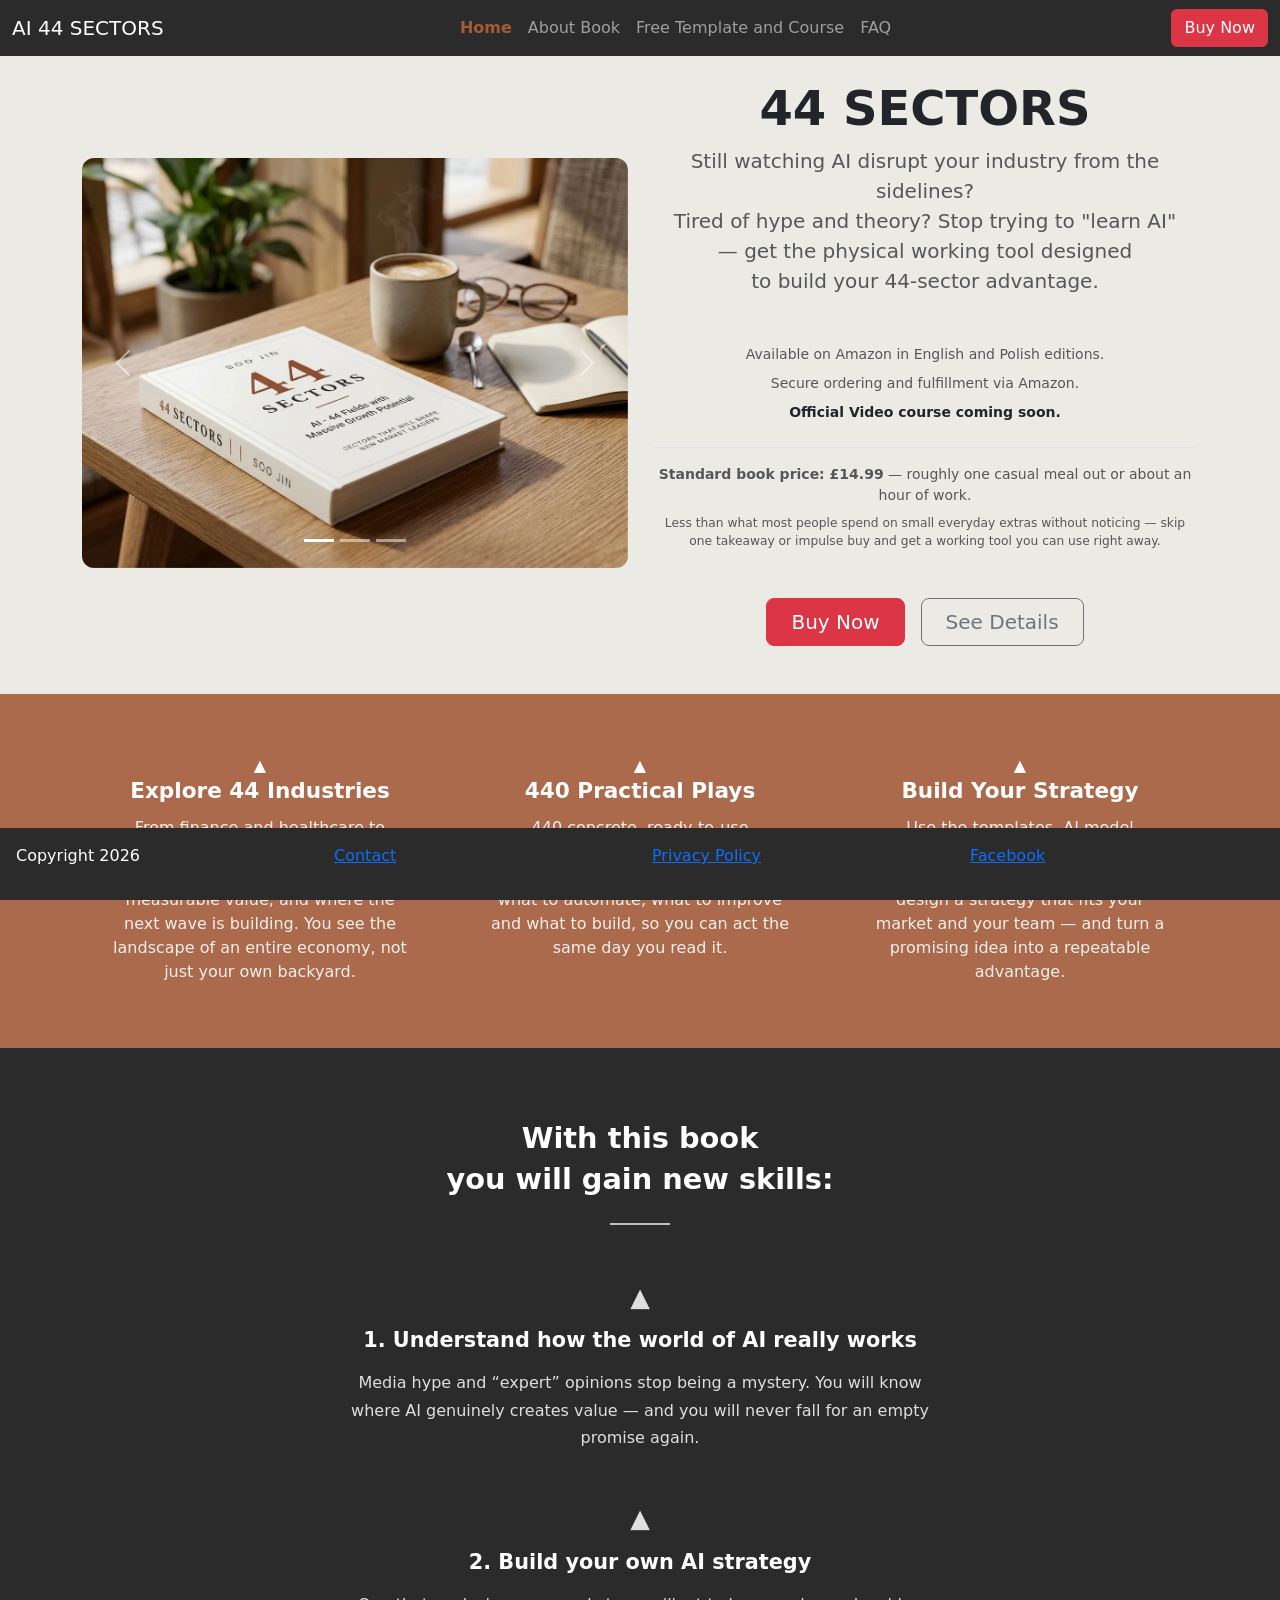
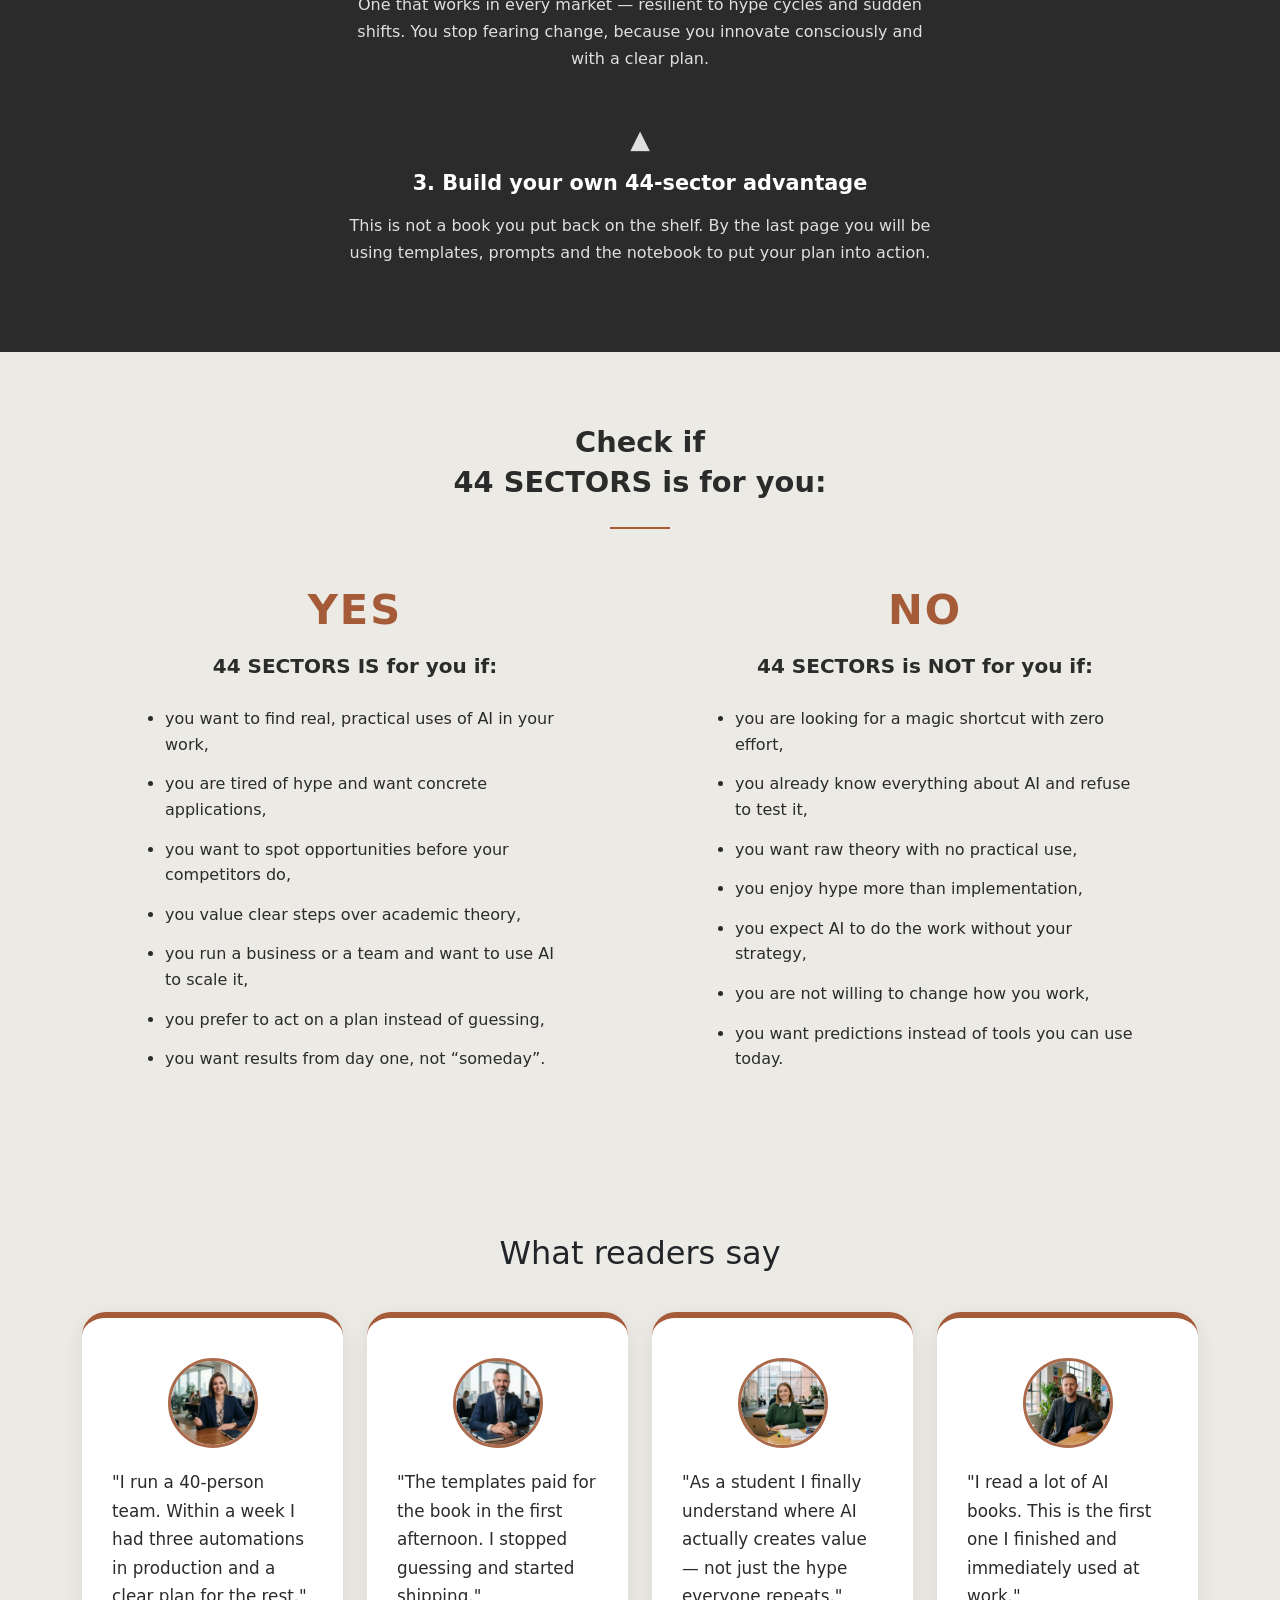
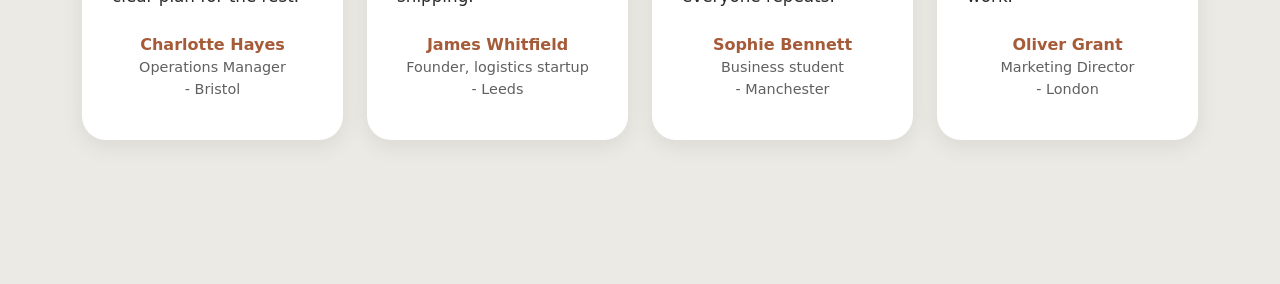
==== commit 2e3f2975: "change- now all is webl photos" ====
--- a/index.html
+++ b/index.html
@@ -2,64 +2,130 @@
 <html lang="en">
 
 <head>
-  <meta charset="utf-8" />
-  <meta name="viewport" content="width=device-width, initial-scale=1" />
-  <meta name="description" content="44 Sectors - Practical AI working tool, strategies, and 440 ready-to-use applications across 44 industries." />
-  <title>44 Sectors</title>
-  <link rel="icon" type="image/svg+xml" href="assets/favicon/f1.svg" />
+  <!-- made by ME and AI: <head> = page settings/assets (not visible page content) |
+  <!doctype html> = HTML5 doc | lang="en" = English | charset="utf-8" = UTF-8 text/symbols 
+  viewport = mobile/screen fit (scale=1=100%) | description = SEO search summary | 
+  robots = index/follow (crawl & index) | og:* = link preview card | title = browser tab title |
+  icon = tab SVG icon | bootstrap.min.css = minified Bootstrap CSS | style.css = custom CSS after Bootstrap -->
+  <!-- Semantic layout structure: head (page settings), header/nav (top menu), main (core content), section (topic blocks), footer (bottom info) -->
+
+
+  <!-- Character encoding: supports all letters and symbols -->
+  <meta charset="utf-8">
+
+  <!-- Mobile view: makes the page fit phones and tablets -->
+  <meta name="viewport" content="width=device-width, initial-scale=1">
+
+  <!-- SEO: Page summary shown in Google search results -->
+  <meta name="description" content="44 Sectors - Practical AI working tool, strategies, and 440 ready-to-use applications across 44 industries.">
+
+  <!-- made by AI - SEO: Tells search engines to index this page and follow links -->
+  <meta name="robots" content="index, follow">
+
+  <!-- made by AI - Social media preview: title and description when shared on links -->
+  <!-- og: - Work only in a place where you put link www (social media ) -->
+  <meta property="og:title" content="44 Sectors - Practical AI Working Tool">
+  <meta property="og:description" content="Practical AI strategies and 440 ready-to-use applications across 44 industries.">
+  <meta property="og:type" content="website">
+
+  <!-- Browser tab title -->
+  <title>44 Sectors - Practical AI Working Tool</title>
+
+  <!-- Small icon shown on the browser tab -->
+  <link rel="icon" type="image/svg+xml" href="assets/favicon/f1.svg">
+
+  <!-- Bootstrap 5 CSS framework: provides grid, buttons, and layout styles -->
   <link href="https://cdn.jsdelivr.net/npm/bootstrap@5.3.9/dist/css/bootstrap.min.css" rel="stylesheet">
+
+  <!-- Custom CSS file: overrides Bootstrap with our own colors and fonts -->
   <link rel="stylesheet" href="assets/css/style.css">
 </head>
 
 <body>
   <!-- Header & Navigation -->
+  <!-- top menu bar (links to pages + mobile toggle button) -->
+  <!-- toggle = button that opens/closes the menu list on mobile -->
   <header>
+    <!-- nav = menu, fixed-top = stuck to top -->
+    <!-- navbar-expand-lg = show big screen: full menu in a row; small screen: hidden under menu button -->
+    <!-- data-bs-theme="dark" = changes color theme (does not add click action) -->
     <nav class="navbar navbar-expand-lg fixed-top" data-bs-theme="dark">
+      <!-- container-fluid = full width of the screen; container = centered with side margins -->
       <div class="container-fluid">
+        <!-- logo, class - shows style/color , href - shows where will you go after click logo-->
         <a class="navbar-brand" href="index.html">AI 44 SECTORS</a>
+        <!-- button collapse - shows when screen narrows(small), 
+         data-bs-target="#navbarNavAltMarkup" - shows which menu opens - this is bootstrap -->
+        <!-- aria* helper for screen readers for people with disabilities (e.g. reads text out loud for blind users)-->
         <button class="navbar-toggler" type="button" data-bs-toggle="collapse" data-bs-target="#navbarNavAltMarkup"
           aria-controls="navbarNavAltMarkup" aria-expanded="false" aria-label="Toggle navigation">
+          <!-- span - shows style/color for collapse menu toggle (hamburger icon, 3 lines) -->
           <span class="navbar-toggler-icon"></span>
         </button>
-
+        <!-- div - full container(box) with all things in (logo, home, about...) 
+         id - this key for bootstrap  -->
         <div class="collapse navbar-collapse" id="navbarNavAltMarkup">
+          <!-- div= box(home...) , class=style/color, mx-auto=in this case, it centers it -->
           <div class="navbar-nav mx-auto">
+            <!-- nav-link active = show color when you click(home, about...), 
+             active = work on href link(home, about...)
+             aria= for disabled -->
             <a class="nav-link active" aria-current="page" href="index.html">Home</a>
             <a class="nav-link" href="about-book.html">About Book</a>
             <a class="nav-link" href="free-template.html">Free Template and Course</a>
             <a class="nav-link" href="faq.html">FAQ</a>
           </div>
+          <!-- btn btn-danger(red) = bootstrap red button style/color (can override in css) -->
           <a class="btn btn-danger" href="buynow.html">Buy Now</a>
         </div>
       </div>
     </nav>
   </header>
 
-  <!-- Hero Section -->
+  <!-- Hero Section Main-->
+  <!-- main = main content box, 
+  container = centered width box, 
+  pt = pt-2 = inner top; pb-5 = inner bottom; py-3 = inner top+bottom; 
+  px-3 = inner left+right pe-3 = inner right; ps-3 = inner left; 
+  mt = mt-2 = outer top; mb-5 = outer bottom; my-3 = outer top+bottom; 
+  mx-3 = outer left+right; ps-3 = outer right; pe-3 = outer left;
+  hero = main top banner/section -->
+
   <main class="container pt-5 mt-4 hero">
+    <!-- row = horizontal grid row, align-items-center = vertical center -->
     <div class="row align-items-center pt-2 pb-5">
       <!-- Left Column: Book Carousel -->
+       <!-- col-12 = 12/12 (1 box per row); col-2 = 2/12 (6 boxes per row); 
+        col-md-3 = 3/12 (4 boxes per row) from >=768px width up 
+        col-md-4 = 4/12 (3 boxes per row) from >=768px width up 
+        sm >=576px, md >=768px, lg >=992px, xl >=1200px, xxl >=1400px -->
       <div class="col-12 col-md-6 text-center">
+        <!-- Bootstrap carousel with slide transition, ID for controls, and custom nice-rogi rounded corners -->
         <div id="carouselExampleIndicators" class="carousel slide nice-rogi">
+          <!-- Dots/dashes at the bottom of the carousel to switch slides -->
           <div class="carousel-indicators">
             <button type="button" data-bs-target="#carouselExampleIndicators" data-bs-slide-to="0" class="active"
               aria-current="true" aria-label="Slide 1"></button>
+              <!-- First indicator dash: jumps to slide index 0 on bootstrap = #carouselExampleIndicators,
+                marked active for style & screen readers -->
             <button type="button" data-bs-target="#carouselExampleIndicators" data-bs-slide-to="1"
               aria-label="Slide 2"></button>
             <button type="button" data-bs-target="#carouselExampleIndicators" data-bs-slide-to="2"
               aria-label="Slide 3"></button>
           </div>
+          <!-- carousel-inner wraps slides; carousel-item is one slide; d-block + w-100 makes image full-width block -->
           <div class="carousel-inner">
             <div class="carousel-item active">
-              <img src="assets/images/book1.jpg" alt="44 Sectors book lifestyle view" class="d-block w-100">
+              <img src="assets/images/book1.webp" alt="44 Sectors book lifestyle view" class="d-block w-100">
             </div>
             <div class="carousel-item">
-              <img src="assets/images/ccc.png" alt="AI will create new jobs infographic" class="d-block w-100">
+              <img src="assets/images/ccc.webp" alt="AI will create new jobs infographic" class="d-block w-100">
             </div>
             <div class="carousel-item">
-              <img src="assets/images/c1N1.png" alt="Quote of the day from 44 Sectors" class="d-block w-100">
+              <img src="assets/images/c1N1.webp" alt="Quote of the day from 44 Sectors" class="d-block w-100">
             </div>
           </div>
+          <!-- Previous slide button on left edge of #carouselExampleIndicators; visually-hidden label for screen readers -->
           <button class="carousel-control-prev" type="button" data-bs-target="#carouselExampleIndicators"
             data-bs-slide="prev">
             <span class="carousel-control-prev-icon" aria-hidden="true"></span>
@@ -74,6 +140,9 @@
       </div>
 
       <!-- Right Column: Title, Description & Actions -->
+
+      <!-- Bootstrap Flex: d-flex = flex (parent), flex-column = vertical stack (children under each other),
+      justify-content-center = vertical center, fw-bold = bold font, text-muted = muted color -->
       <div class="col-12 col-md-6 d-flex flex-column justify-content-center">
         <h1 class="display-5 fw-bold mb-2 text-center">44 SECTORS</h1>
         <p class="lead text-muted mb-4 text-center">
@@ -93,6 +162,7 @@
               <strong>Standard book price: £14.99</strong> — roughly one casual meal out
               or about an hour of work.
             </p>
+            <!-- mb-0 = guarantees it sticks to the bottom (no gap); without mb-0 there can be a slight gap -->
             <p class="small text-muted mb-0">
               Less than what most people spend on small everyday extras without noticing —
               skip one takeaway or impulse buy and get a working tool you can use right away.
@@ -102,6 +172,7 @@
 
         <!-- Hero Action Buttons -->
         <div class="d-flex gap-3 mt-0 justify-content-center hero-actions">
+          <!-- btn-lg = large button (bigger font and padding than standard btn) -->
           <a class="btn btn-danger btn-lg px-4 py-2 hero-btn" href="buynow.html">Buy Now</a>
           <a class="btn btn-outline-secondary btn-lg px-4 py-2 hero-btn" href="about-book.html">See Details</a>
         </div>
@@ -109,11 +180,14 @@
     </div>
   </main>
 
-  <!-- Features Section -->
+  <!-- Features Section, section 1 under main content -->
   <section class="features">
     <div class="container">
+      <!-- fixeed error, add h2 -->
+        <h2 class="visually-hidden">Key Book Features</h2>
       <div class="row text-center">
         <div class="col-12 col-md-4 mb-4">
+          <!-- triangle icon (no .feature-mark rule in CSS, inherits style from parent) -->
           <div class="feature-mark">▲</div>
           <h3>Explore 44 Industries</h3>
           <p>From finance and healthcare to logistics, energy and retail — the book maps
@@ -138,7 +212,7 @@
     </div>
   </section>
 
-  <!-- Benefits Section -->
+  <!-- Benefits Section, section 2 - with dark background -->
   <section class="benefits">
     <div class="container">
       <h2 class="benefits-title">With this book<br>you will gain new skills:</h2>
@@ -165,7 +239,8 @@
     </div>
   </section>
 
-  <!-- Target Audience Fit Section -->
+  <!-- Target Audience Fit Section, Section 3 -->
+   <!-- fit = my custom CSS class (not Bootstrap), sets background, text color, and 70px padding -->
   <section class="fit">
     <div class="container">
       <h2 class="fit-title">Check if<br>44 SECTORS is for you:</h2>
@@ -201,15 +276,17 @@
     </div>
   </section>
 
-  <!-- Reader Reviews Section -->
+  <!-- Reader Reviews Section, section 4 -->
+   <!-- Bootstrap: container, text-center, row | my CSS: reviews, reviews-title -->
   <section class="reviews">
     <div class="container">
       <h2 class="reviews-title text-center">What readers say</h2>
       <div class="row">
 
         <div class="col-12 col-md-6 col-lg-3 mb-4">
+          <!-- jump-box = card lifts up on hover; loading="lazy" = loads image only on scroll -->
           <div class="review-card jump-box">
-            <img src="assets/images/review1.jpg" alt="Portrait of Charlotte Hayes" class="review-photo" loading="lazy">
+            <img src="assets/images/review1.webp" alt="Portrait of Charlotte Hayes" class="review-photo" loading="lazy">
             <p class="review-text">"I run a 40-person team. Within a week I had three automations in production and a clear plan for the rest."</p>
             <p class="review-author">Charlotte Hayes</p>
             <p class="review-role">Operations Manager</p>
@@ -219,7 +296,7 @@
 
         <div class="col-12 col-md-6 col-lg-3 mb-4">
           <div class="review-card jump-box">
-            <img src="assets/images/review2.jpg" alt="Portrait of James Whitfield" class="review-photo" loading="lazy">
+            <img src="assets/images/review2.webp" alt="Portrait of James Whitfield" class="review-photo" loading="lazy">
             <p class="review-text">"The templates paid for the book in the first afternoon. I stopped guessing and started shipping."</p>
             <p class="review-author">James Whitfield</p>
             <p class="review-role">Founder, logistics startup</p>
@@ -229,7 +306,7 @@
 
         <div class="col-12 col-md-6 col-lg-3 mb-4">
           <div class="review-card jump-box">
-            <img src="assets/images/review3.jpg" alt="Portrait of Sophie Bennett" class="review-photo" loading="lazy">
+            <img src="assets/images/review3.webp" alt="Portrait of Sophie Bennett" class="review-photo" loading="lazy">
             <p class="review-text">"As a student I finally understand where AI actually creates value — not just the hype everyone repeats."</p>
             <p class="review-author">Sophie Bennett</p>
             <p class="review-role">Business student</p>
@@ -239,7 +316,7 @@
 
         <div class="col-12 col-md-6 col-lg-3 mb-4">
           <div class="review-card jump-box">
-            <img src="assets/images/review4.jpg" alt="Portrait of Oliver Grant" class="review-photo" loading="lazy">
+            <img src="assets/images/review4.webp" alt="Portrait of Oliver Grant" class="review-photo" loading="lazy">
             <p class="review-text">"I read a lot of AI books. This is the first one I finished and immediately used at work."</p>
             <p class="review-author">Oliver Grant</p>
             <p class="review-role">Marketing Director</p>
@@ -251,7 +328,8 @@
     </div>
   </section>
 
-  <!-- Footer -->
+  <!-- footer = my CSS (dark background, white text); 
+   fixed-bottom = Bootstrap (pins permanently to bottom of screen) -->
   <footer class="footer fixed-bottom">
     <div class="container-fluid p-3">
       <div class="row">
@@ -270,6 +348,7 @@
       </div>
     </div>
   </footer>
+  <!-- Bootstrap script for interactive page elements; placed at the bottom so the page loads first -->
 
   <script src="https://cdn.jsdelivr.net/npm/bootstrap@5.3.9/dist/js/bootstrap.bundle.min.js"
     integrity="sha384-WyOxWvTyr1QaMPfiPJSv76iReVthorl5uWlFtZPyK0IEB0hGzo9y5Bp9mYanr8Bu"
--- a/assets/css/style.css
+++ b/assets/css/style.css
@@ -27,12 +27,12 @@
   }
 }
 
-/* Policy Notice Padding */
+/* Policy page Policy Notice Padding */
 .notice-end {
   padding-bottom: 20px;
 }
 
-/* Navbar */
+/* index pages Navbar */
 .navbar {
   --bs-navbar-color: var(--text-light);
   --bs-navbar-brand-color: var(--text-light);
@@ -42,7 +42,7 @@
   background: var(--dark-primary);
 }
 
-/* Brand Logo */
+/* index pages Brand Logo */
 .navbar-brand,
 .navbar-brand:hover,
 .navbar-brand:focus {
@@ -83,14 +83,14 @@
   max-width: 520px;
 }
 
-/* Carousel Images */
+/* index pages Carousel Images */
 .carousel-item img {
   width: 100%;
   aspect-ratio: 4 / 3;
   object-fit: cover;
 }
 
-/* Rounded Corners for Carousel */
+/* index pages Rounded Corners for Carousel */
 .nice-rogi {
   border-radius: 12px;
   overflow: hidden;
@@ -122,7 +122,7 @@
   padding-bottom: 12px;
 }
 
-/* Features Section */
+/* index pages Features Section section 1 under main content */
 .features {
   background: var(--accent-secondary);
   color: var(--text-light);
@@ -147,7 +147,7 @@
   opacity: 0.9;
 }
 
-/* Benefits Section */
+/* index pages Benefits Section, section 2 - with dark background */
 .benefits {
   background: var(--dark-primary);
   color: var(--text-light);
@@ -199,7 +199,7 @@
   line-height: 1.7;
 }
 
-/* Fit Section */
+/* index pages Fit Section, Section 3 */
 .fit {
   background: var(--bg-main);
   color: var(--dark-primary);
@@ -249,7 +249,7 @@
   line-height: 1.6;
 }
 
-/* Reader Reviews Section */
+/* index pages Reviews Section, section 4 */
 .reviews {
   background: var(--bg-main);
   padding: 60px 0 120px;
@@ -302,7 +302,7 @@
   margin: 0;
 }
 
-/* Card Hover Lift Effect */
+/* index pages Card Hover Lift Effect */
 .jump-box {
   transition: transform 0.3s ease;
 }
@@ -322,7 +322,7 @@
   padding-top: 30px;
 }
 
-/* About Book Page */
+/* About Book Page ABOUT BOOK*/
 .custom-block {
   padding-top: 24px;
   padding-bottom: 24px;
@@ -340,7 +340,7 @@
   overflow: hidden;
 }
 
-/* Subtle Zoom Effect for Book Images */
+/* about book page Zoom Effect for Book Images */
 .book-zoom {
   transition: transform 0.4s ease;
   cursor: pointer;
@@ -350,7 +350,7 @@
   transform: scale(1.06);
 }
 
-/* Bottom Feature Cards */
+/* About book page Bottom Feature Cards */
 .custom-feature-card {
   background-color: var(--bg-card-light);
   border: 1px solid rgba(163, 102, 70, 0.2);
@@ -380,4 +380,4 @@
 .custom-feature-card:hover .icon-wrapper {
   background-color: var(--accent-terracotta);
   color: var(--text-light);
-}+}
